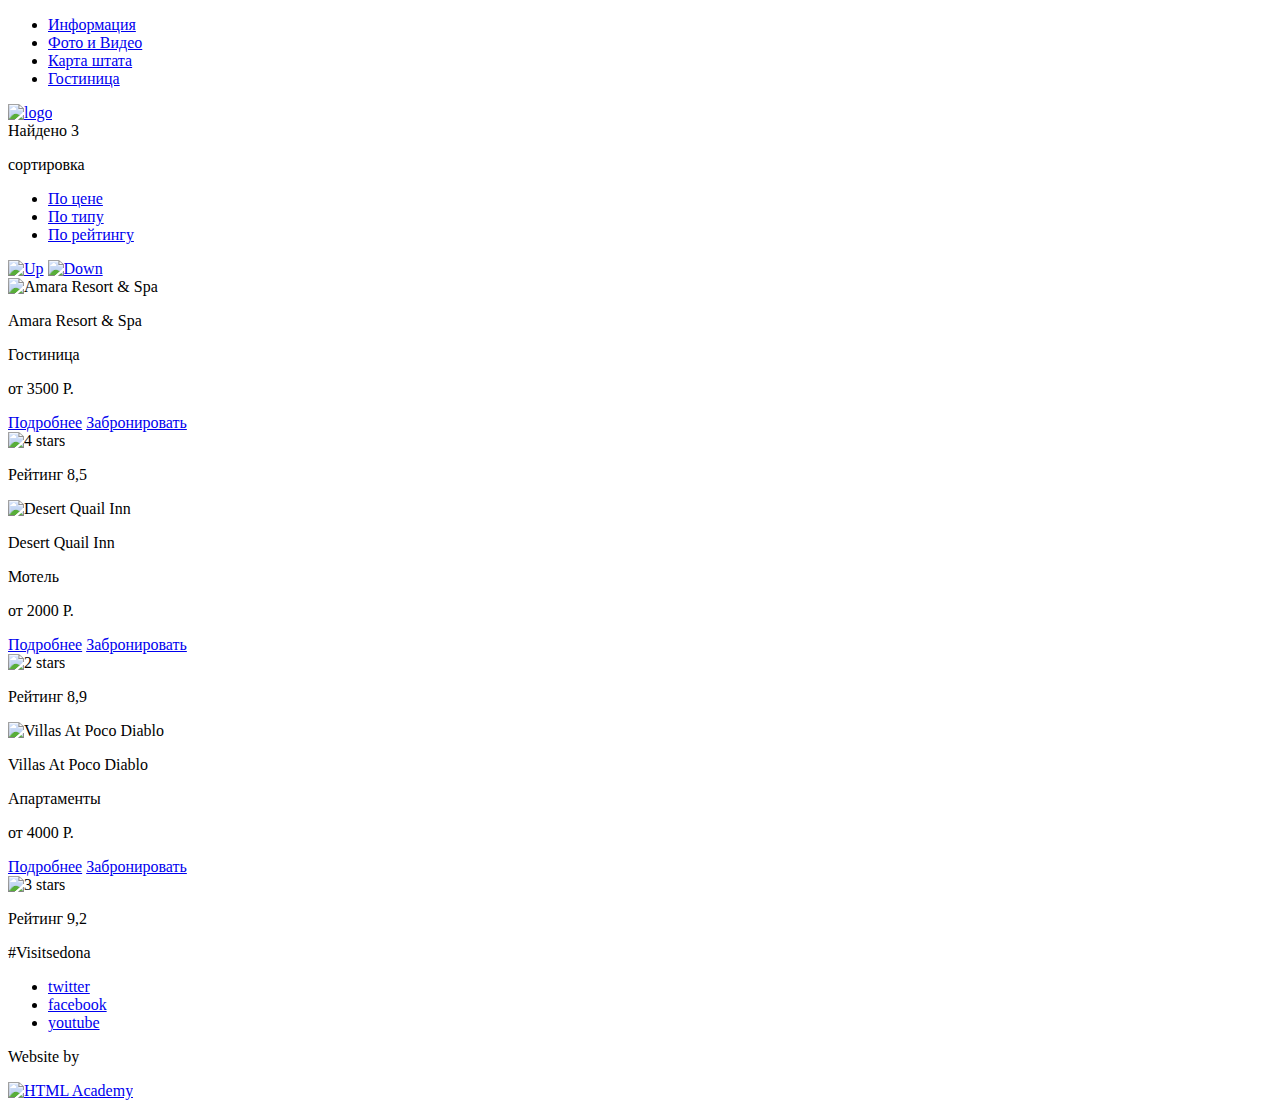
==== catalog.html @ a5a17e92 "Испавлены заголовки, ссылки, удалена таблица" ====
<!DOCTYPE html>
<html lang="ru">
  <head>
    <meta charset="utf-8">
    <title>HTML Academy: Седона</title>
  </head>
  <body>
    <header class="main-header">
      <nav class="main-navigation">
        <ul class="site-navigation">
          <li><a href="#">Информация</a></li>
          <li><a href="#">Фото и Видео</a></li>
          <li><a href="#">Карта штата</a></li>
          <li><a href="#">Гостиница</a></li>
        </ul>
        <a href="index.html"> <img alt="logo" src="http://placehold.it/150x100"> </a>
     </nav>
   </header>
  <main>
     <section class="forms">
       <!--Здесь будет фоновая картинка и формы для фильтров. -->
     </section>
     <section class="ordering">
       <div class="result">Найдено 3</div>
       <p>сортировка</p>
       <ul class="ordering-type">
         <li> <a href="#"> По цене </a> </li>
         <li> <a href="#"> По типу </a></li>
         <li> <a href="#"> По рейтингу </a></li>
       </ul>
       <div class="ordering-direction">
         <a href="#"><img alt="Up" src="http://placehold.it/10x10"></a>
         <a href="#"><img alt="Down" src="http://placehold.it/10x10"></a>
       </div>
    </section>
    <section class="hotels">
     <article class="hotel-card">
       <div class="hotel-card-image"> <img alt="Amara Resort & Spa" src="http://placehold.it/150x100"></div>
         <div class="hotel-card-description">
           <p>Amara Resort & Spa</p>
           <p>Гостиница</p>
           <p>от 3500 Р.</p>
           <a class="hotel-card-detail" href="#">Подробнее</a>
           <a class="hotel-card-book" href="#">Забронировать</a>
         </div>
         <div class="hostel-card-rating">
           <img alt ="4 stars" src="http://placehold.it/30x15"> <!--Картинка со звёздами-->
           <p>Рейтинг 8,5</p>
         </div>
    </article>
    <article class="hotel-card">
      <div class="hotel-card-image"><img alt="Desert Quail Inn" src="http://placehold.it/150x100"></div>
        <div class="hotel-card-description">
          <p>Desert Quail Inn</p>
          <p>Мотель</p>
          <p>от 2000 Р.</p>
          <a class="hotel-card-detail" href="#">Подробнее</a>
          <a class="hotel-card-book" href="#">Забронировать</a>
        </div>
        <div class="hostel-card-rating">
          <img alt="2 stars" src="http://placehold.it/30x15"> <!--Картинка со звёздами-->
          <p>Рейтинг 8,9</p>
        </div>
   </article>
   <article class="hotel-card">
     <div class="hotel-card-image"><img alt="Villas At Poco Diablo" src="http://placehold.it/150x100"></div>
       <div class="hotel-card-description">
         <p>Villas At Poco Diablo</p>
         <p>Апартаменты</p>
         <p>от 4000 Р.</p>
         <a class="hotel-card-detail" href="#">Подробнее</a>
         <a class="hotel-card-book" href="#">Забронировать</a>
       </div>
       <div class="hostel-card-rating">
         <img alt="3 stars" src="http://placehold.it/30x15"> <!--Картинка со звёздами-->
         <p>Рейтинг 9,2</p>
       </div>
  </article>
</section>
</main>
   <footer class="main-footer">
     <p class="footer-hashtag">#Visitsedona</p>
     <ul class="footer-social">
      <li><a class="social-button" href="#">twitter</a></li>
      <li><a class="social-button" href="#">facebook</a></li>
      <li><a class="social-button" href="#">youtube</a></li>
     </ul>
     <div class="footer-website-by">
      <p>Website by</p>
      <a href="https://htmlacademy.ru/intensive/htmlcss"><img alt="HTML Academy" src="http://placehold.it/150x100">
      </a>
     </div>
   </footer>
   </html>
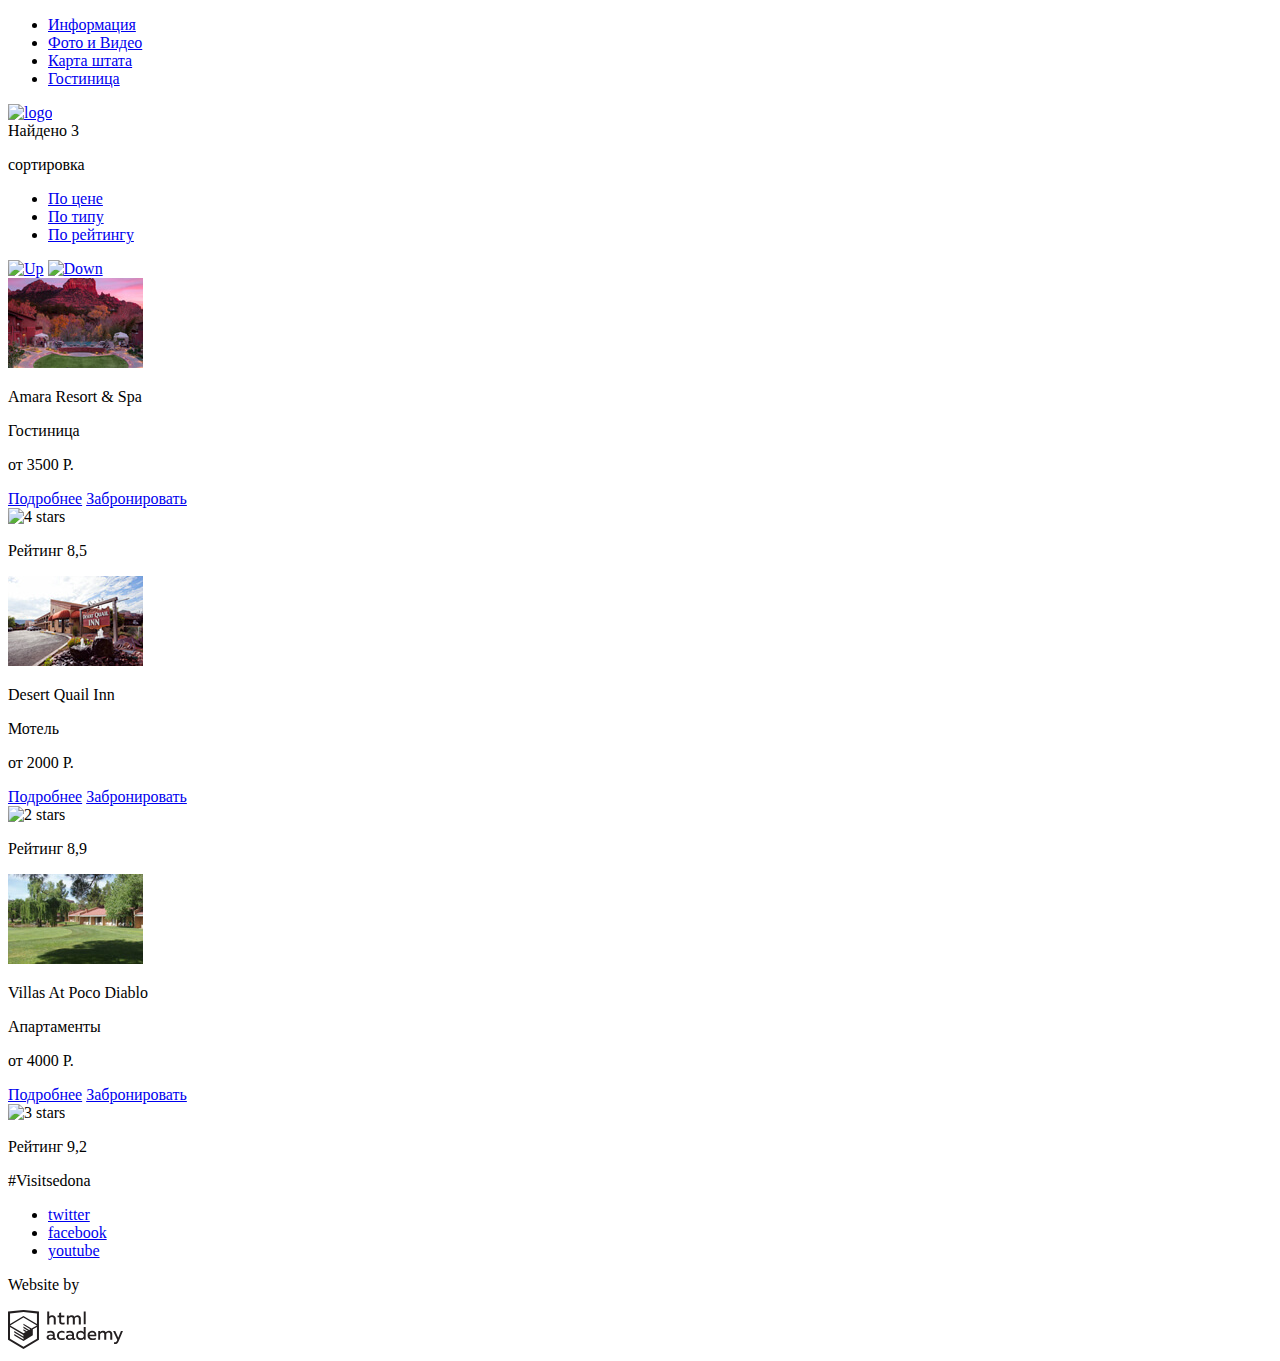
==== commit 8741d934: "добавлены стили и контентные картинки" ====
--- a/catalog.html
+++ b/catalog.html
@@ -35,7 +35,7 @@
     </section>
     <section class="hotels">
      <article class="hotel-card">
-       <div class="hotel-card-image"> <img alt="Amara Resort & Spa" src="http://placehold.it/150x100"></div>
+       <div class="hotel-card-image"> <img alt="Amara Resort & Spa" src="img/hotel_pic_1.jpg"></div>
          <div class="hotel-card-description">
            <p>Amara Resort & Spa</p>
            <p>Гостиница</p>
@@ -49,7 +49,7 @@
          </div>
     </article>
     <article class="hotel-card">
-      <div class="hotel-card-image"><img alt="Desert Quail Inn" src="http://placehold.it/150x100"></div>
+      <div class="hotel-card-image"><img alt="Desert Quail Inn" src="img/hotel_pic_2.jpg"></div>
         <div class="hotel-card-description">
           <p>Desert Quail Inn</p>
           <p>Мотель</p>
@@ -63,7 +63,7 @@
         </div>
    </article>
    <article class="hotel-card">
-     <div class="hotel-card-image"><img alt="Villas At Poco Diablo" src="http://placehold.it/150x100"></div>
+     <div class="hotel-card-image"><img alt="Villas At Poco Diablo" src="img/hotel_pic_3.jpg"></div>
        <div class="hotel-card-description">
          <p>Villas At Poco Diablo</p>
          <p>Апартаменты</p>
@@ -87,7 +87,7 @@
      </ul>
      <div class="footer-website-by">
       <p>Website by</p>
-      <a href="https://htmlacademy.ru/intensive/htmlcss"><img alt="HTML Academy" src="http://placehold.it/150x100">
+      <a href="https://htmlacademy.ru/intensive/htmlcss"><img alt="HTML Academy" src="img/svg/logo-htmlacademy.svg" width="115">
       </a>
      </div>
    </footer>
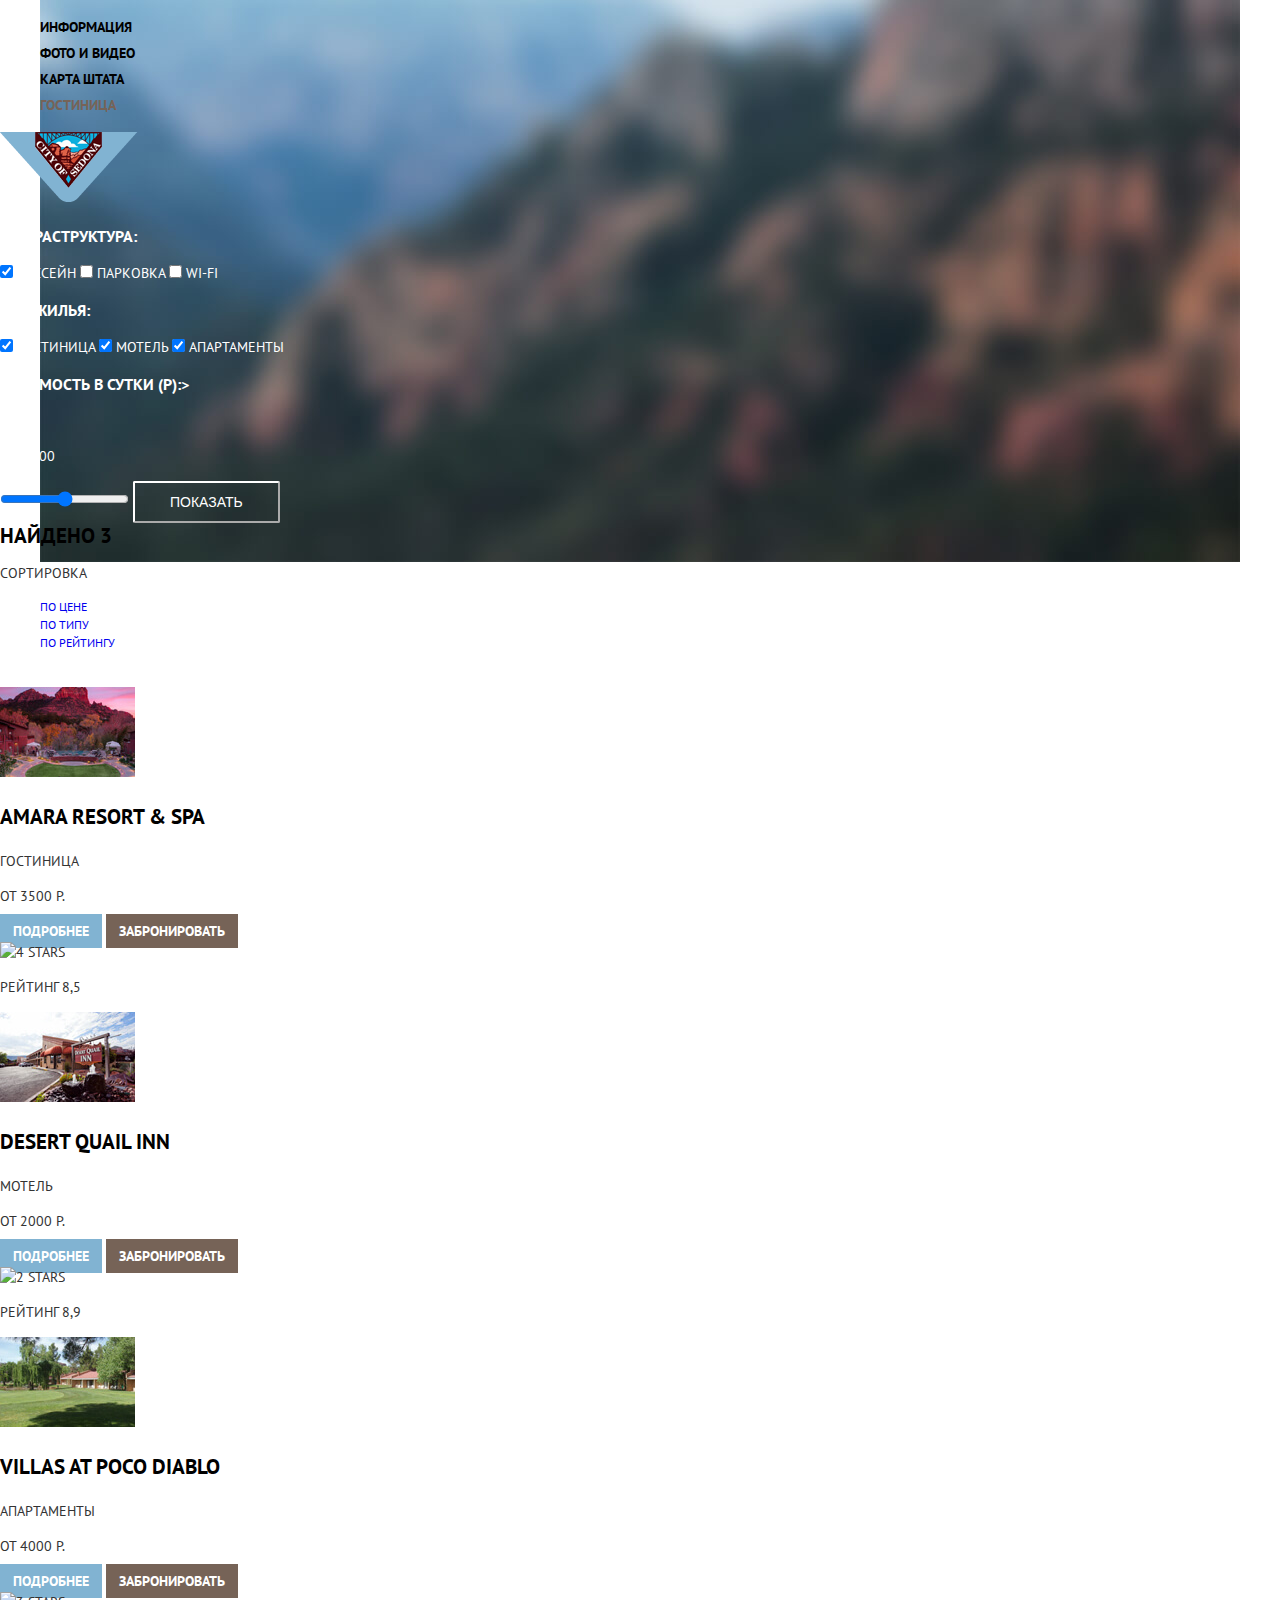
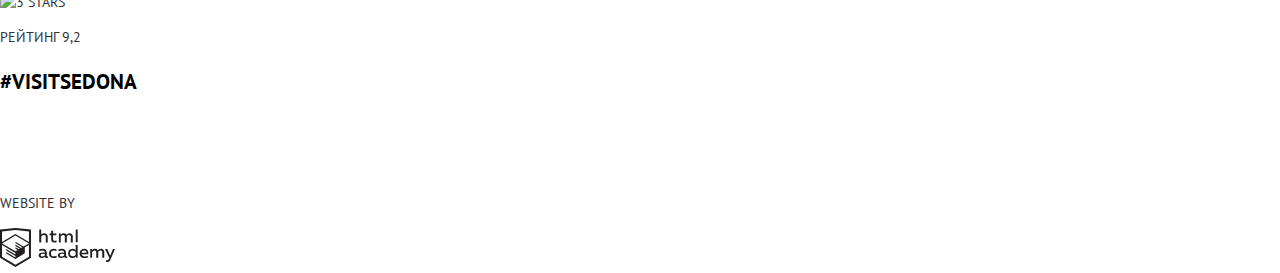
==== commit 0469ab87: "базовая стилизация (выполнена наполовину)" ====
--- a/catalog.html
+++ b/catalog.html
@@ -3,22 +3,50 @@
   <head>
     <meta charset="utf-8">
     <title>HTML Academy: Седона</title>
+    <link href="https://fonts.googleapis.com/css?family=PT+Sans:400,700&amp;subset=cyrillic" rel="stylesheet">
+    <link href="css/normalize.css" rel="stylesheet">
+    <link href="css/style.css" rel="stylesheet">
   </head>
-  <body>
+  <body class="catalog">
     <header class="main-header">
       <nav class="main-navigation">
         <ul class="site-navigation">
           <li><a href="#">Информация</a></li>
           <li><a href="#">Фото и Видео</a></li>
           <li><a href="#">Карта штата</a></li>
-          <li><a href="#">Гостиница</a></li>
+          <li><a class="current" href="#">Гостиница</a></li>
         </ul>
-        <a href="index.html"> <img alt="logo" src="http://placehold.it/150x100"> </a>
+        <a><img alt="City of Sedona" src="img/logo.png"></a>
      </nav>
    </header>
   <main>
      <section class="forms">
-       <!--Здесь будет фоновая картинка и формы для фильтров. -->
+       <div class="infrastructure">
+        <p>Инфраструктура:</p>
+        <input type="checkbox" name="pool" value="pool" id="id-pool" checked>
+        <label for="id-pool">Бассейн</label>
+        <input type="checkbox" name="parking" value="parking" id="id-parking">
+        <label for="id-parking">Парковка</label>
+        <input type="checkbox" name="wi-fi" value="wi-fi" id="id-wi-fi">
+        <label for="id-wi-fi">Wi-Fi</label>
+       </div>
+       <div class="lodging-type">
+        <p>Тип жилья:</p>
+        <input type="checkbox" name="hotel" value="hotel" id="id-hotel" checked>
+        <label for="id-hotel">Гостиница</label>
+        <input type="checkbox" name="motel" value="motel" id="id-motel" checked>
+        <label for="id-motel">Мотель</label>
+        <input type="checkbox" name="apartments" value="apartments" id="id-apartments" checked>
+        <label for="id-apartments">Апартаменты</label>
+       </div>
+       <div class="cost">
+         <p>Стоимость в сутки (Р):></p>
+         <p>от 0</p>
+         <p>до 3000</p>
+         <input type="range" min="0" max="4000">
+         <!-- Я не знаю как сделать 2 ползунка range и как их привязать к значениям "от 0" и "до 3000"-->
+         <input type="submit" value="Показать">
+      </div>
      </section>
      <section class="ordering">
        <div class="result">Найдено 3</div>
@@ -29,8 +57,11 @@
          <li> <a href="#"> По рейтингу </a></li>
        </ul>
        <div class="ordering-direction">
-         <a href="#"><img alt="Up" src="http://placehold.it/10x10"></a>
-         <a href="#"><img alt="Down" src="http://placehold.it/10x10"></a>
+         <!--Может быть здесь вместо ссылок, нужно сделать кнопки? Я не знаю точно, как здесь это будет
+       работать, будет ли обновляться вся страница(тогда оставляю ссылку) или только строки будут сортироваться
+     (тогда лучше кнопку сделать)-->
+         <a href="#" class="visually-hidden"><img alt="Up" src="http://placehold.it/10x10">Сортироква по возрастанию</a>
+         <a href="#" class="visually-hidden"><img alt="Down" src="http://placehold.it/10x10">Сортироква по убыванию</a>
        </div>
     </section>
     <section class="hotels">
@@ -87,6 +118,7 @@
      </ul>
      <div class="footer-website-by">
       <p>Website by</p>
+      <!-- А здесь нужно ли делать подпись к ссылке, или достаточно alt="HTML Academy"? -->
       <a href="https://htmlacademy.ru/intensive/htmlcss"><img alt="HTML Academy" src="img/svg/logo-htmlacademy.svg" width="115">
       </a>
      </div>
--- a/css/style.css
+++ b/css/style.css
@@ -0,0 +1,236 @@
+body {
+margin: 0;
+padding: 0;
+font-size: 14px;
+line-height: 21px;
+font-family: "PT Sans", "Arial", sans-serif;
+font-weight: normal;
+color: #333333;
+text-transform: uppercase;
+
+
+background-color: white;
+background-image: url("../img/background.jpg");
+background-position: top center;
+background-repeat: no-repeat;
+}
+
+body.catalog {
+
+  background-image: url("../img/filter_background.jpg");
+  background-position: top center;
+  background-repeat: no-repeat;
+
+}
+
+a {
+  text-decoration: none;
+}
+
+ul {
+  list-style: none;
+}
+
+.main-navigation {
+font-weight: bold;
+line-height: 26px;
+color: #000000;
+}
+
+.site-navigation a{
+color: #000000;
+}
+
+.site-navigation a:hover{
+  color: #81b3d2;
+}
+
+.site-navigation a:active{
+  color: rgba(0,0,0,.3);
+}
+
+a.current {
+  color: #766357;
+}
+
+.visually-hidden {
+   visibility: hidden;
+}
+
+.welcome {
+  background-image: url("../img/pic-text.png");
+  background-position: top center;
+  background-repeat: no-repeat;
+  height: 353px;
+}
+/*не получается спозиционировать элементы фона(фотография гор, буквы и белы зазубрины низ), как на макете*/
+.welcome-bottom {
+  background-image: url("../img/welcome-bottom.png");
+  height: 57px;
+
+}
+
+
+.description-sedona,
+.hostel-search-form p,
+.footer-hashtag,
+.result,
+.hotel-card-description p:first-child {
+  font-size: 21px;
+  line-height: 26px;
+  font-weight: bold;
+  color: #000000;
+}
+
+.introduction {
+  text-align: center;
+}
+
+
+.reason-introduction
+.footer-website-by p {
+  line-height: 26px;
+}
+
+.feature-name,
+.reason-name{
+  font-size: 21px;
+  font-weight: bold;
+  color: #000000;
+}
+
+.reason-detail-pic {
+  background-color: #81b3d2;
+  color: white;
+  text-align: center;
+}
+ .reason-detail-pic .reason-name {
+   color: white;
+}
+
+.reason-detail{
+  background-color: #eeeeee;
+  text-align: center;
+}
+
+.features-item{
+  text-align: center;
+}
+.hotel-search,
+.hostel-search-form input[type="submit"]{
+  font-size: 30px;
+  line-height: 36px;
+  font-weight: bold;
+  color: #000000;
+}
+
+.expected-date {
+  line-height: 26px;
+}
+
+.hostel-search-form label,
+.hostel-search-form input[type="text"],
+.hostel-search-form input[type="number"]{
+  line-height: 26px;
+  font-weight: bold;
+  color: #000000;
+}
+
+.hostel-search-form input[type="submit"] {
+  color: white;
+  background-color: #81b3d2;
+  padding: 21px 196px;
+  border: none;
+}
+
+.hostel-search-form input[type="submit"]:hover {
+  background-color: #669ec0;
+}
+
+.hostel-search-form input[type="submit"]:active {
+background-color: #5496bd;
+color: rgba(225,225,225,.3);
+  }
+
+.social-button{
+  visibility: hidden;
+}
+
+.infrastructure p,
+.lodging-type p,
+.cost p:first-child {
+  font-size: 16px;
+  font-weight: bold;
+  }
+
+  .cost input[type="submit"] {
+    color: white;
+    background-color: transparent;
+    border-color: white;
+    border-width: 2px;
+    border-radius: 2px;
+    padding: 11px 35px;
+    text-transform: uppercase;
+  }
+  .cost input[type="submit"]:hover {
+    background-color: white;
+    color: black;
+  }
+
+.forms {
+  color: white;
+}
+
+.ordering p,{
+  font-size: 12px;
+  line-height: 18px;
+}
+
+.ordering-type li{
+  font-size: 12px;
+  line-height: 18px;
+  }
+
+.hotel-card-description p:first-child:hover {
+  color: #81b3d2;
+}
+
+.hotel-card-description p:first-child:active {
+  color: rgba(0,0,0,.3);
+}
+
+.hotel-card-detail,
+.hotel-card-book {
+  font-weight: bold;
+  padding: 8px 13px;
+}
+
+.hotel-card-detail {
+color: white;
+background-color: #81b3d2;
+}
+
+.hotel-card-detail:hover {
+  background-color: #669ec0;
+}
+
+.hotel-card-detail:active {
+  background-color: #5496bd;
+  color: rgba(225,225,225,.3);
+}
+
+
+.hotel-card-book {
+  color: white;
+  background-color: #766357;
+}
+
+.hotel-card-book:hover {
+  background-color: #604e43;
+  }
+
+.hotel-card-book:active {
+  background-color: #503e33;
+  color: rgba(225,225,225,.3);
+
+}
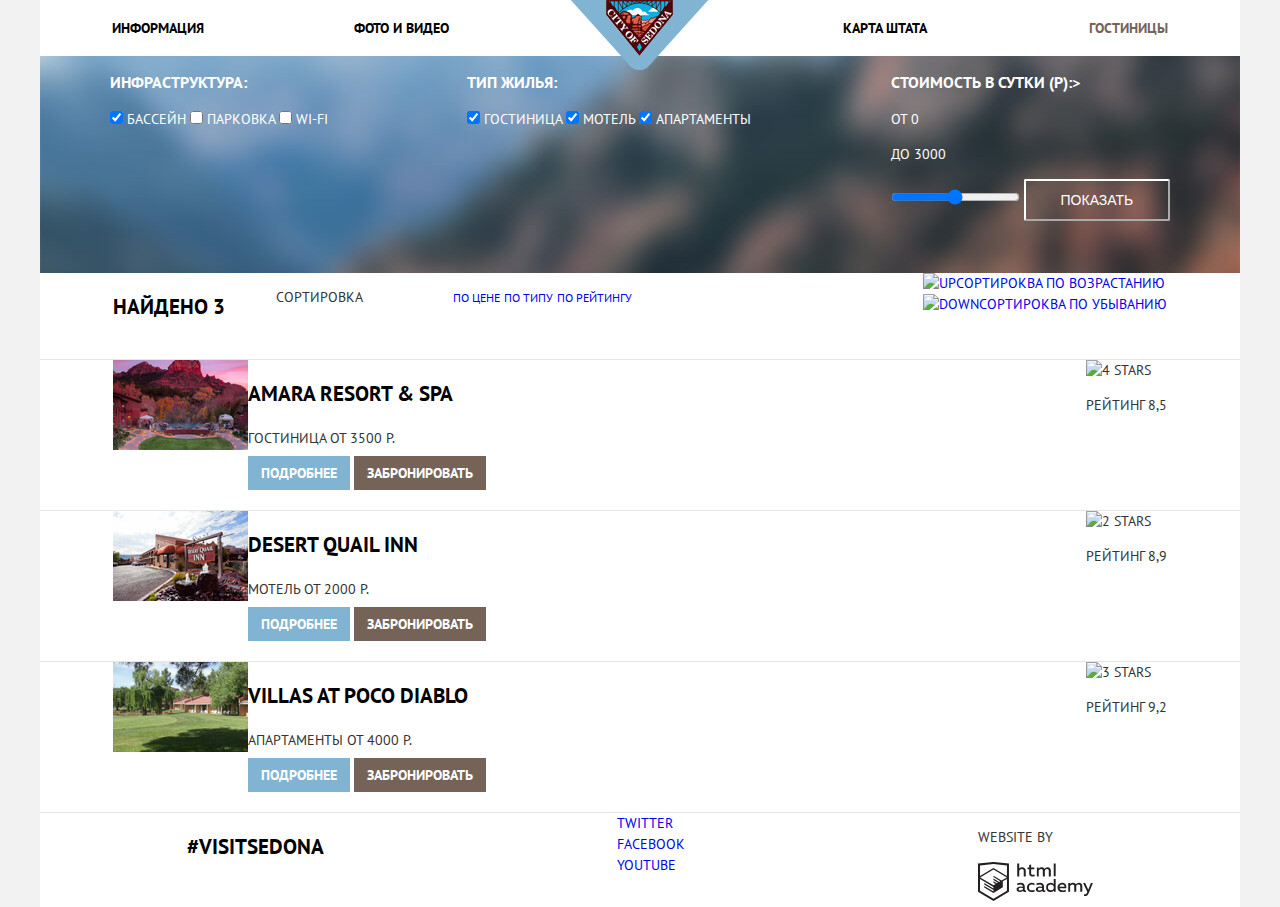
==== commit a803dc8a: "для li в хедере заданы 20% ширины. Убран лишний wrapper в карточке отелей." ====
--- a/catalog.html
+++ b/catalog.html
@@ -7,20 +7,22 @@
     <link href="css/normalize.css" rel="stylesheet">
     <link href="css/style.css" rel="stylesheet">
   </head>
-  <body class="catalog">
+  <body>
+    <div class="wrapper">
     <header class="main-header">
       <nav class="main-navigation">
         <ul class="site-navigation">
           <li><a href="#">Информация</a></li>
           <li><a href="#">Фото и Видео</a></li>
           <li><a href="#">Карта штата</a></li>
-          <li><a class="current" href="#">Гостиница</a></li>
+          <li><a class="current" href="#">Гостиницы</a></li>
         </ul>
-        <a><img alt="City of Sedona" src="img/logo.png"></a>
+        <a class="logo" href="index.html"><img alt="City of Sedona" src="img/logo.png"></a>
      </nav>
    </header>
   <main>
      <section class="forms">
+      <form class="filter">
        <div class="infrastructure">
         <p>Инфраструктура:</p>
         <input type="checkbox" name="pool" value="pool" id="id-pool" checked>
@@ -47,67 +49,75 @@
          <!-- Я не знаю как сделать 2 ползунка range и как их привязать к значениям "от 0" и "до 3000"-->
          <input type="submit" value="Показать">
       </div>
+    </form>
      </section>
+
      <section class="ordering">
-       <div class="result">Найдено 3</div>
-       <p>сортировка</p>
-       <ul class="ordering-type">
-         <li> <a href="#"> По цене </a> </li>
-         <li> <a href="#"> По типу </a></li>
-         <li> <a href="#"> По рейтингу </a></li>
-       </ul>
-       <div class="ordering-direction">
+       <div class="result">
+         <p>Найдено 3</p>
+         <p>сортировка</p>
+         <ul class="ordering-type">
+           <li> <a href="#"> По цене </a> </li>
+           <li> <a href="#"> По типу </a></li>
+           <li> <a href="#"> По рейтингу </a></li>
+         </ul>
+     </div>
+        <div class="ordering-direction">
          <!--Может быть здесь вместо ссылок, нужно сделать кнопки? Я не знаю точно, как здесь это будет
        работать, будет ли обновляться вся страница(тогда оставляю ссылку) или только строки будут сортироваться
      (тогда лучше кнопку сделать)-->
-         <a href="#" class="visually-hidden"><img alt="Up" src="http://placehold.it/10x10">Сортироква по возрастанию</a>
-         <a href="#" class="visually-hidden"><img alt="Down" src="http://placehold.it/10x10">Сортироква по убыванию</a>
+         <a href="#"><img alt="Up" src="http://placehold.it/10x10">Сортироква по возрастанию</a><br>
+         <a href="#"><img alt="Down" src="http://placehold.it/10x10">Сортироква по убыванию</a>
        </div>
     </section>
     <section class="hotels">
      <article class="hotel-card">
-       <div class="hotel-card-image"> <img alt="Amara Resort & Spa" src="img/hotel_pic_1.jpg"></div>
+
+         <div class="hotel-card-image"> <img alt="Amara Resort & Spa" src="img/hotel_pic_1.jpg"></div>
          <div class="hotel-card-description">
            <p>Amara Resort & Spa</p>
-           <p>Гостиница</p>
-           <p>от 3500 Р.</p>
+           <p><span>Гостиница</span><span> от 3500 Р.</span></p>
            <a class="hotel-card-detail" href="#">Подробнее</a>
            <a class="hotel-card-book" href="#">Забронировать</a>
          </div>
+
          <div class="hostel-card-rating">
            <img alt ="4 stars" src="http://placehold.it/30x15"> <!--Картинка со звёздами-->
            <p>Рейтинг 8,5</p>
          </div>
     </article>
     <article class="hotel-card">
+
       <div class="hotel-card-image"><img alt="Desert Quail Inn" src="img/hotel_pic_2.jpg"></div>
         <div class="hotel-card-description">
           <p>Desert Quail Inn</p>
-          <p>Мотель</p>
-          <p>от 2000 Р.</p>
+          <p><span>Мотель</span><span> от 2000 Р.</span></p>
           <a class="hotel-card-detail" href="#">Подробнее</a>
           <a class="hotel-card-book" href="#">Забронировать</a>
         </div>
+
         <div class="hostel-card-rating">
           <img alt="2 stars" src="http://placehold.it/30x15"> <!--Картинка со звёздами-->
           <p>Рейтинг 8,9</p>
         </div>
    </article>
    <article class="hotel-card">
+
      <div class="hotel-card-image"><img alt="Villas At Poco Diablo" src="img/hotel_pic_3.jpg"></div>
        <div class="hotel-card-description">
          <p>Villas At Poco Diablo</p>
-         <p>Апартаменты</p>
-         <p>от 4000 Р.</p>
+         <p><span>Апартаменты</span><span> от 4000 Р.</span></p>
          <a class="hotel-card-detail" href="#">Подробнее</a>
          <a class="hotel-card-book" href="#">Забронировать</a>
        </div>
+
        <div class="hostel-card-rating">
          <img alt="3 stars" src="http://placehold.it/30x15"> <!--Картинка со звёздами-->
          <p>Рейтинг 9,2</p>
        </div>
   </article>
 </section>
+
 </main>
    <footer class="main-footer">
      <p class="footer-hashtag">#Visitsedona</p>
@@ -123,4 +133,6 @@
       </a>
      </div>
    </footer>
-   </html>
+  </div>
+ </body>
+</html>
--- a/css/style.css
+++ b/css/style.css
@@ -7,38 +7,68 @@
 font-weight: normal;
 color: #333333;
 text-transform: uppercase;
-
-
-background-color: white;
-background-image: url("../img/background.jpg");
-background-position: top center;
-background-repeat: no-repeat;
-}
-
-body.catalog {
-
-  background-image: url("../img/filter_background.jpg");
-  background-position: top center;
-  background-repeat: no-repeat;
-
-}
+background-color: #f2f2f2;
+}
+
 
 a {
   text-decoration: none;
-}
-
-ul {
-  list-style: none;
+
+}
+
+
+
+.wrapper {
+width: 1200px;
+margin:0 auto;
+background-color: white;
 }
 
 .main-navigation {
 font-weight: bold;
 line-height: 26px;
 color: #000000;
+position: relative;
+}
+
+.logo {
+  position: absolute;
+  top: 0;
+  left: 531px;
+}
+
+.site-navigation {
+  display: flex;
+  justify-content: space-between;
+
+  align-items: center;
+  list-style: none;
+  height: 56px;
+  margin: 0;
+  padding: 0 72px;
+
+
+}
+
+.site-navigation li:nth-child(3),
+.site-navigation li:nth-child(4) {
+text-align: right;
+}
+
+.site-navigation li:nth-child(2){
+padding-right: 90px;
+}
+
+.site-navigation li {
+width: 25%;
+
+
 }
 
 .site-navigation a{
 color: #000000;
+
+
 }
 
 .site-navigation a:hover{
@@ -54,27 +84,39 @@
 }
 
 .visually-hidden {
-   visibility: hidden;
+position: absolute;
+overflow: hidden;
+clip: rect(0 0 0 0);
+height: 1px;
+width: 1px;
+margin: -1px;
+padding: 0;
+border: 0;
 }
 
 .welcome {
-  background-image: url("../img/pic-text.png");
-  background-position: top center;
-  background-repeat: no-repeat;
-  height: 353px;
-}
-/*не получается спозиционировать элементы фона(фотография гор, буквы и белы зазубрины низ), как на макете*/
-.welcome-bottom {
-  background-image: url("../img/welcome-bottom.png");
-  height: 57px;
-
-}
-
+  background-image: url("../img/welcome-bottom.png"), url("../img/background.jpg");
+  background-position: bottom, 0px -55px;
+  background-repeat: no-repeat,no-repeat;
+  height: 510px;
+  text-align: center;
+}
+.sedona-pic-text {
+  margin: 0 auto;
+  padding-top: 77px;
+}
+
+.introduction {
+  text-align: center;
+
+  height: 216px;
+
+}
 
 .description-sedona,
 .hostel-search-form p,
 .footer-hashtag,
-.result,
+.result p:first-child,
 .hotel-card-description p:first-child {
   font-size: 21px;
   line-height: 26px;
@@ -82,9 +124,15 @@
   color: #000000;
 }
 
-.introduction {
-  text-align: center;
-}
+.reason {
+display: flex;
+
+}
+.features-list {
+display: flex;
+
+}
+
 
 
 .reason-introduction
@@ -109,6 +157,10 @@
 }
 
 .reason-detail{
+
+
+  width: 400px;
+  height: 256px;
   background-color: #eeeeee;
   text-align: center;
 }
@@ -116,6 +168,32 @@
 .features-item{
   text-align: center;
 }
+
+.features-item:before {
+  background-image: url("../img/svg/icon-1.svg"); <!-- Тут остановилась -->
+}
+
+.before-hotel-search {
+  height: 291px;
+  text-align: center;
+  display: flex;
+  flex-direction: column;
+  justify-content: space-between;
+}
+
+.before-hotel-search input[type="button"]{
+  font-size: 21px;
+  line-height: 26px;
+  font-weight: bold;
+  text-transform: uppercase;
+  color: white;
+  background-color: #766357;
+  border: none;
+  width: 568px;
+  height: 86px;
+  margin: 0 auto;
+}
+
 .hotel-search,
 .hostel-search-form input[type="submit"]{
   font-size: 30px;
@@ -152,9 +230,34 @@
 color: rgba(225,225,225,.3);
   }
 
-.social-button{
+/*.social-button{
   visibility: hidden;
-}
+}*/
+
+.main-footer {
+  display: flex;
+  justify-content: space-around;
+}
+
+.footer-social {
+  list-style: none;
+  margin: 0;
+  padding: 0;
+}
+
+/*==================Catalog=======================*/
+ .forms {
+   background-image: url("../img/filter_background.jpg");
+   background-position: center -50px;
+   background-repeat: no-repeat;
+ }
+
+.filter {
+    display: flex;
+    justify-content: space-around;
+    height: 217px;
+  }
+
 
 .infrastructure p,
 .lodging-type p,
@@ -181,6 +284,21 @@
   color: white;
 }
 
+
+
+.result {
+  display: flex;
+  width: 519px;
+  justify-content: space-between;
+}
+
+.ordering {
+  display: flex;
+  justify-content: space-between;
+  height: 86px;
+  padding: 0 73px;
+}
+
 .ordering p,{
   font-size: 12px;
   line-height: 18px;
@@ -189,7 +307,33 @@
 .ordering-type li{
   font-size: 12px;
   line-height: 18px;
-  }
+  display: inline-block;
+  }
+
+  .hotels {
+    display: flex;
+    flex-direction: column;
+  }
+
+.hotel-card {
+  display: flex;
+  height: 150px;
+  border-top: 1px solid #e5e5e5;
+  justify-content: space-between;
+  padding: 0 73px;
+}
+
+.hotel-card:nth-child(3) {
+  border-bottom: 1px solid #e5e5e5;
+ }
+
+.hotel-card-wrapper {
+  display: flex;
+}
+
+.hotel-card-description{
+  margin-right: auto;
+}
 
 .hotel-card-description p:first-child:hover {
   color: #81b3d2;
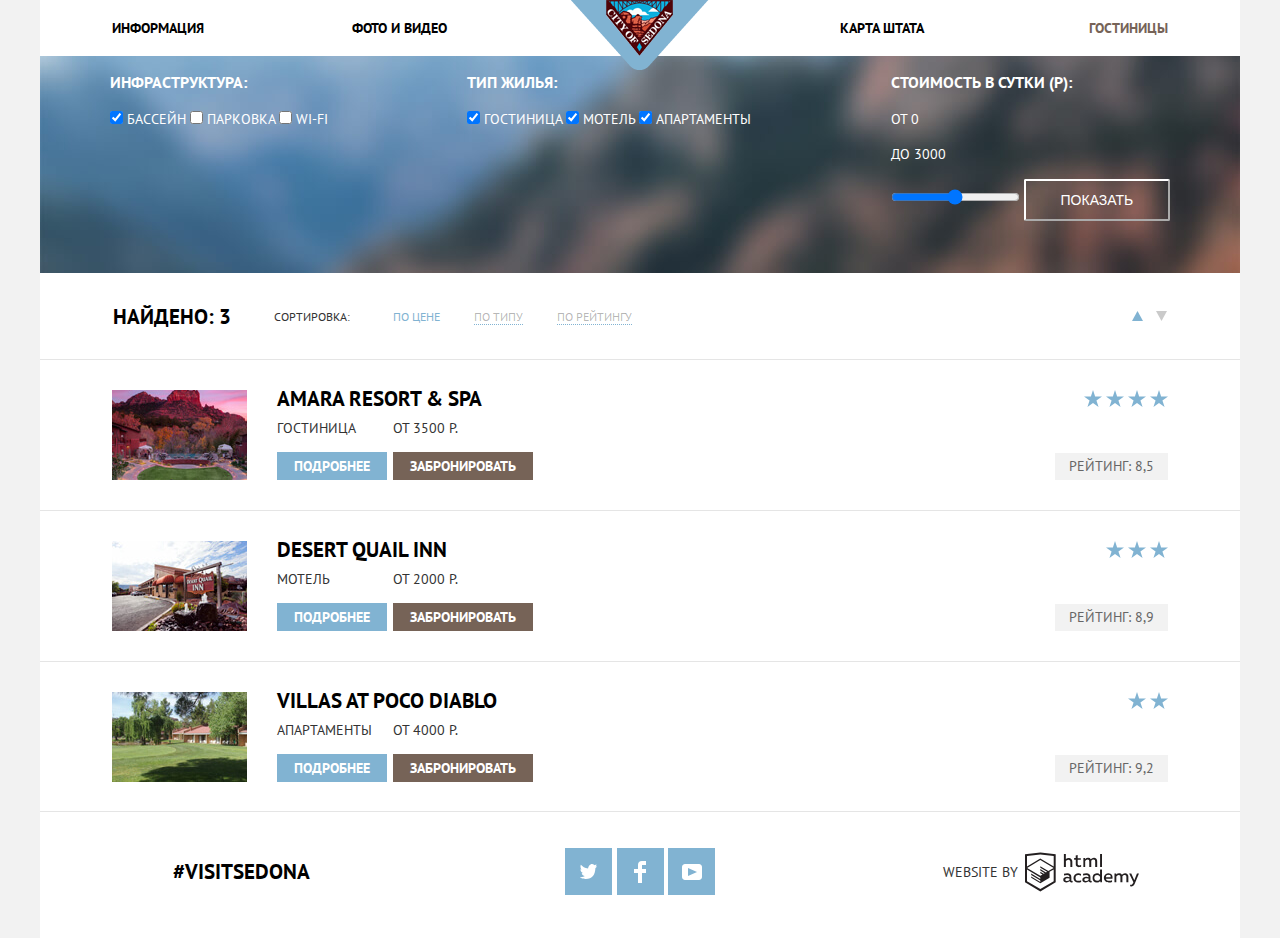
==== commit 0662e229: "Декоративные элементы. Все, кроме фильтра." ====
--- a/catalog.html
+++ b/catalog.html
@@ -12,10 +12,10 @@
     <header class="main-header">
       <nav class="main-navigation">
         <ul class="site-navigation">
-          <li><a href="#">Информация</a></li>
-          <li><a href="#">Фото и Видео</a></li>
-          <li><a href="#">Карта штата</a></li>
-          <li><a class="current" href="#">Гостиницы</a></li>
+          <li><a class="menu-item" href="#">Информация</a></li>
+          <li><a class="menu-item" href="#">Фото и Видео</a></li>
+          <li><a class="menu-item" href="#">Карта штата</a></li>
+          <li><a class="current">Гостиницы</a></li>
         </ul>
         <a class="logo" href="index.html"><img alt="City of Sedona" src="img/logo.png"></a>
      </nav>
@@ -42,7 +42,7 @@
         <label for="id-apartments">Апартаменты</label>
        </div>
        <div class="cost">
-         <p>Стоимость в сутки (Р):></p>
+         <p>Стоимость в сутки (Р):</p>
          <p>от 0</p>
          <p>до 3000</p>
          <input type="range" min="0" max="4000">
@@ -54,10 +54,10 @@
 
      <section class="ordering">
        <div class="result">
-         <p>Найдено 3</p>
-         <p>сортировка</p>
+         <p>Найдено: 3</p>
+         <p>сортировка:</p>
          <ul class="ordering-type">
-           <li> <a href="#"> По цене </a> </li>
+           <li> <a class="active"> По цене </a> </li>
            <li> <a href="#"> По типу </a></li>
            <li> <a href="#"> По рейтингу </a></li>
          </ul>
@@ -66,8 +66,8 @@
          <!--Может быть здесь вместо ссылок, нужно сделать кнопки? Я не знаю точно, как здесь это будет
        работать, будет ли обновляться вся страница(тогда оставляю ссылку) или только строки будут сортироваться
      (тогда лучше кнопку сделать)-->
-         <a href="#"><img alt="Up" src="http://placehold.it/10x10">Сортироква по возрастанию</a><br>
-         <a href="#"><img alt="Down" src="http://placehold.it/10x10">Сортироква по убыванию</a>
+         <a class="active-direction"><svg xmlns="http://www.w3.org/2000/svg" width="11" height="10" viewBox="0 0 11 10"><path fill="#231F20" d="M5.5 0L0 10h11z"/></svg><span class="visually-hidden">Сортироква по возрастанию<span></a><br>
+         <a class="direction" href="#"><svg xmlns="http://www.w3.org/2000/svg" width="11" height="10" viewBox="0 0 11 10"><path fill="#231F20" d="M5.5 10L0 0h11"/></svg><span class="visually-hidden">Сортироква по убыванию<span></a>
        </div>
     </section>
     <section class="hotels">
@@ -82,8 +82,13 @@
          </div>
 
          <div class="hostel-card-rating">
-           <img alt ="4 stars" src="http://placehold.it/30x15"> <!--Картинка со звёздами-->
-           <p>Рейтинг 8,5</p>
+           <div class="stars">
+               <img alt ="star" src="img/svg/star.svg">
+               <img alt ="star" src="img/svg/star.svg">
+               <img alt ="star" src="img/svg/star.svg">
+               <img alt ="star" src="img/svg/star.svg">
+           </div>     <!--Картинка со звёздами-->
+           <p class="rating">Рейтинг: 8,5</p>
          </div>
     </article>
     <article class="hotel-card">
@@ -97,8 +102,13 @@
         </div>
 
         <div class="hostel-card-rating">
-          <img alt="2 stars" src="http://placehold.it/30x15"> <!--Картинка со звёздами-->
-          <p>Рейтинг 8,9</p>
+          <div class="stars">
+              <img alt ="star" src="img/svg/star.svg">
+              <img alt ="star" src="img/svg/star.svg">
+              <img alt ="star" src="img/svg/star.svg">
+          </div>
+           <!--Картинка со звёздами-->
+          <p class="rating">Рейтинг: 8,9</p>
         </div>
    </article>
    <article class="hotel-card">
@@ -112,8 +122,11 @@
        </div>
 
        <div class="hostel-card-rating">
-         <img alt="3 stars" src="http://placehold.it/30x15"> <!--Картинка со звёздами-->
-         <p>Рейтинг 9,2</p>
+         <div class="stars">
+           <img alt ="star" src="img/svg/star.svg">
+           <img alt ="star" src="img/svg/star.svg">
+         </div> <!--Картинка со звёздами-->
+         <p class="rating">Рейтинг: 9,2</p>
        </div>
   </article>
 </section>
@@ -122,14 +135,20 @@
    <footer class="main-footer">
      <p class="footer-hashtag">#Visitsedona</p>
      <ul class="footer-social">
-      <li><a class="social-button" href="#">twitter</a></li>
-      <li><a class="social-button" href="#">facebook</a></li>
-      <li><a class="social-button" href="#">youtube</a></li>
+       <li><a class="social-button" href="#"><span class="visually-hidden">twitter</span>
+         <svg xmlns="http://www.w3.org/2000/svg" xmlns:xlink="http://www.w3.org/1999/xlink" width="17" height="15" viewBox="0 0 17 15"><path fill="#FFF" d="M10.95.144c1.685-.496 2.984.27 3.577 1.179.673-.231 1.331-.481 2.011-.708a2.345 2.345 0 0 1-.857 1.768c.685.17 1.304-.491 1.304-.491-.169 1-1.006 1.788-1.563 2.024-.231 6.75-3.175 11.217-10.077 11.082h-.446c-.41 0-4.164-.46-4.898-1.887 2.271.196 3.893-.422 4.693-1.177-.96-.3-2.679-.477-2.979-2.95.349.106.564.228 1.19.119C1.705 8.247.374 7.53.448 5.33c.285.328 1.067.536 1.34.472C1.085 5.561-.182 2.442.894.85c1.818 1.854 3.735 3.606 7.152 3.773C8.254 2.33 9.183.793 10.95.144z"/>
+         </svg></a></li>
+       <li><a class="social-button" href="#"><span class="visually-hidden">facebook</span>
+         <svg xmlns="http://www.w3.org/2000/svg" width="12" height="22" viewBox="0 0 12 22"><path fill="#FFF" d="M12 4V0H8a4 4 0 0 0-4 4v4H0v4h4v10h4V12h4V8H8V4h4z"/></svg>
+       </a></li>
+       <li><a class="social-button" href="#"><span class="visually-hidden">youtube</span>
+         <svg xmlns="http://www.w3.org/2000/svg" xmlns:xlink="http://www.w3.org/1999/xlink" width="20" height="16" viewBox="0 0 20 16"><path fill="#FFF" d="M17 0H3C1.35 0 0 1.35 0 3v10c0 1.65 1.35 3 3 3h14c1.65 0 3-1.35 3-3V3c0-1.65-1.35-3-3-3zM6.027 11.998V4.002L15.014 8l-8.987 3.998z"/></svg>
+       </a></li>
      </ul>
      <div class="footer-website-by">
       <p>Website by</p>
       <!-- А здесь нужно ли делать подпись к ссылке, или достаточно alt="HTML Academy"? -->
-      <a href="https://htmlacademy.ru/intensive/htmlcss"><img alt="HTML Academy" src="img/svg/logo-htmlacademy.svg" width="115">
+      <a class="logo-html-academy" href="https://htmlacademy.ru/intensive/htmlcss"><svg id="Layer_1" data-name="Layer 1" xmlns="http://www.w3.org/2000/svg" width="114" height="40" viewBox="0 0 108.08 36.85"><title>logo-htmlacademy-small1</title><path d="M44.61,26.88a2,2,0,0,0,.55-0.1v1.33a3.25,3.25,0,0,1-1.18.21,1.67,1.67,0,0,1-1.67-1,4.84,4.84,0,0,1-3.14,1.08c-1.51,0-2.91-.83-2.91-2.55,0-2.13,2-2.79,3.71-2.79a11.08,11.08,0,0,1,2.17.25v-0.3c0-1-.76-1.77-2.19-1.77a7.42,7.42,0,0,0-3,.64v-1.7a10.21,10.21,0,0,1,3.19-.55c2.36,0,3.81,1.12,3.81,3.65v3a0.54,0.54,0,0,0,.49.59h0.17Zm-6.44-1.13A1.35,1.35,0,0,0,39.63,27h0.11a3.39,3.39,0,0,0,2.41-1V24.58a9.72,9.72,0,0,0-1.81-.21c-1,0-2.16.33-2.16,1.38h0Zm12.36-6.11a5,5,0,0,1,2.57.64V22a4.08,4.08,0,0,0-2.3-.7,2.75,2.75,0,1,0,0,5.49,5,5,0,0,0,2.43-.64v1.71a6.27,6.27,0,0,1-2.76.57A4.21,4.21,0,0,1,46,24.51q0-.21,0-0.41a4.32,4.32,0,0,1,4.18-4.46h0.38Zm12.17,7.24a2,2,0,0,0,.55-0.1v1.33a3.25,3.25,0,0,1-1.18.21,1.67,1.67,0,0,1-1.67-1,4.84,4.84,0,0,1-3.14,1.08c-1.51,0-2.91-.83-2.91-2.55,0-2.13,2-2.79,3.71-2.79a11.08,11.08,0,0,1,2.17.25v-0.3c0-1-.76-1.77-2.19-1.77a7.42,7.42,0,0,0-3,.64v-1.7a10.21,10.21,0,0,1,3.19-.55c2.36,0,3.81,1.12,3.81,3.65v3a0.54,0.54,0,0,0,.49.59h0.17Zm-6.44-1.13A1.35,1.35,0,0,0,57.73,27h0.11a3.39,3.39,0,0,0,2.41-1V24.58a9.72,9.72,0,0,0-1.81-.21c-1.06,0-2.16.33-2.16,1.38h0ZM73,16V28.2H71.35V26.88a3.88,3.88,0,0,1-3.19,1.54,4.4,4.4,0,0,1,0-8.78,3.81,3.81,0,0,1,3,1.3V16H73Zm-4.53,5.22a2.76,2.76,0,1,0,0,5.52A2.86,2.86,0,0,0,71.15,25V23A2.91,2.91,0,0,0,68.49,21.27ZM79,19.64c3.31,0,4.46,2.68,3.92,5.09H76.7c0.21,1.5,1.67,2.11,3.19,2.11a6.11,6.11,0,0,0,2.64-.59v1.6a7.14,7.14,0,0,1-3,.57C77,28.42,74.78,27,74.78,24a4.18,4.18,0,0,1,4-4.39H79Zm0.09,1.54a2.28,2.28,0,0,0-2.44,2.1v0.06H81.3A2,2,0,0,0,79.13,21.18Zm5.73,7V19.87h1.65v1a3.81,3.81,0,0,1,2.78-1.27A2.86,2.86,0,0,1,91.89,21a4.12,4.12,0,0,1,2.91-1.33A3.06,3.06,0,0,1,98,23V28.2h-1.9V23.05a1.59,1.59,0,0,0-1.42-1.75H94.42a2.8,2.8,0,0,0-2.07,1.12V28.2h-1.9V23.05A1.59,1.59,0,0,0,89,21.31H88.8a3,3,0,0,0-2.21,1.29v5.63H84.86Zm21.31-8.33h1.9l-3.91,9.46c-0.9,2.17-2.09,2.86-3.35,2.86a4.76,4.76,0,0,1-1.1-.14V30.46a2.86,2.86,0,0,0,.85.12c0.9,0,1.58-.64,2.07-1.9l0.17-.42-4-8.4h2l2.86,6.29ZM38.73,1.46V6.22a3.81,3.81,0,0,1,2.7-1.14,3.25,3.25,0,0,1,3.44,3.4v5.15H43V8.72a1.81,1.81,0,0,0-1.61-2h-0.3a2.93,2.93,0,0,0-2.32,1.39v5.52h-1.9V1.46h1.9ZM49.94,2.31v3h3V6.91h-3v3.81c0,1.1.5,1.46,1.58,1.46a4.49,4.49,0,0,0,1.69-.33v1.6A6.8,6.8,0,0,1,51,13.8a2.55,2.55,0,0,1-2.86-2.74V6.89H46.58V5.26h1.5V2.74Zm5.4,11.31V5.28H57v1A3.81,3.81,0,0,1,59.77,5a2.86,2.86,0,0,1,2.6,1.33A4.12,4.12,0,0,1,65.28,5,3.06,3.06,0,0,1,68.44,8.4v5.21h-1.9V8.46a1.59,1.59,0,0,0-1.42-1.75H64.89a2.8,2.8,0,0,0-2.07,1.12v5.78h-1.9V8.46A1.59,1.59,0,0,0,59.5,6.71H59.27A3,3,0,0,0,57.06,8v5.63H55.34ZM71.17,1.45H73V13.6H71.17V1.45ZM14.71,0H14.55L0,1.54V28.21l14.55,8.66,14.55-8.66V1.54Zm12.5,27.1L14.55,34.64,1.9,27.12V16.18l12.59,7.5V25L5.86,19.9v1.31l8.68,5.21v1.39L5.87,22.65V24l8.68,5.21,8.75-5.24V18.31L27.2,16V27.12Zm0-12.53-3.48,2-1.6,1L14.51,13v1.31L21,18.23H21l-0.14.09-1,.54-5.37-3.2V17l4.24,2.52-1,.67-3.2-1.9v1.31l2.1,1.24L14.5,22.1,2,14.65,14.51,7.11Zm0-1.32L14.49,5.76,1.91,13.25v-10L14.56,1.92,27.21,3.25v10h0Z" transform="translate(0 -0.02)" fill="#231f20"/></svg>
       </a>
      </div>
    </footer>
--- a/css/style.css
+++ b/css/style.css
@@ -22,6 +22,7 @@
 width: 1200px;
 margin:0 auto;
 background-color: white;
+position: relative;
 }
 
 .main-navigation {
@@ -56,31 +57,36 @@
 }
 
 .site-navigation li:nth-child(2){
-padding-right: 90px;
+padding-right: 120px;
+}
+
+.site-navigation li:nth-child(3){
+padding-right: 4px;
 }
 
 .site-navigation li {
-width: 25%;
-
-
-}
-
-.site-navigation a{
+width: 20%;
+
+
+}
+
+.menu-item {
 color: #000000;
 
 
 }
 
-.site-navigation a:hover{
+.menu-item:hover{
   color: #81b3d2;
 }
 
-.site-navigation a:active{
+.menu-item:active{
   color: rgba(0,0,0,.3);
 }
 
-a.current {
+.current {
   color: #766357;
+
 }
 
 .visually-hidden {
@@ -96,25 +102,27 @@
 
 .welcome {
   background-image: url("../img/welcome-bottom.png"), url("../img/background.jpg");
-  background-position: bottom, 0px -55px;
+  background-position: bottom, 0px -56px;
   background-repeat: no-repeat,no-repeat;
-  height: 510px;
+  height: 508px;
   text-align: center;
 }
 .sedona-pic-text {
   margin: 0 auto;
-  padding-top: 77px;
+  padding-top: 76px;
 }
 
 .introduction {
   text-align: center;
-
-  height: 216px;
+  box-sizing: border-box;
+  padding-top: 61px;
+  height: 216px; /*оставила здесь height, так как когда ставлю min-height, то блок,
+  лежащий внизу отодвигается вниз на некоторое количество пикселей непонятно почему,
+  как-будто-бы у него появляется margin сверху, который нигде не задан. Не знаю, как с этим справиться*/
 
 }
 
 .description-sedona,
-.hostel-search-form p,
 .footer-hashtag,
 .result p:first-child,
 .hotel-card-description p:first-child {
@@ -127,6 +135,7 @@
 .reason {
 display: flex;
 
+
 }
 .features-list {
 display: flex;
@@ -135,43 +144,117 @@
 
 
 
-.reason-introduction
+.reason-introduction,
 .footer-website-by p {
   line-height: 26px;
 }
 
+.reason-introduction {
+  margin-top: 27px;
+}
+
+
+
 .feature-name,
 .reason-name{
+
   font-size: 21px;
   font-weight: bold;
   color: #000000;
+}
+.reason-name{
+  margin-top: 48px;
+  margin-bottom: 23px;
 }
 
 .reason-detail-pic {
   background-color: #81b3d2;
   color: white;
   text-align: center;
+  padding: 0 60px;
+}
+
+.reason-detail-pic p:nth-child(3) {
+
+margin-top: 21px;
+
 }
  .reason-detail-pic .reason-name {
    color: white;
 }
 
 .reason-detail{
-
-
-  width: 400px;
-  height: 256px;
+  width: 33%;
   background-color: #eeeeee;
   text-align: center;
+  padding: 0 58px;
+}
+.reason-detail p:nth-child(3) {
+  margin-top: 21px;
+  margin-bottom: 59px;
+}
+
+/*.features {
+  height: 330px;
+}*/
+
+.features-list {
+  list-style: none;
+  margin: 0;
+  padding: 0;
 }
 
 .features-item{
-  text-align: center;
-}
-
-.features-item:before {
-  background-image: url("../img/svg/icon-1.svg"); <!-- Тут остановилась -->
-}
+   position: relative;
+   text-align: center;
+   width: 33%;
+   padding: 0 58px;
+
+}
+.features-item p {
+  margin-bottom: 82px;
+}
+
+.feature-name{
+ margin-top: 162px;
+ margin-bottom: 23px;
+
+}
+
+.house::before {
+background-image: url("../img/svg/icon-1.svg");
+left: 163px;
+top: 60px;
+}
+
+.food::before {
+background-image: url("../img/svg/icon-3.svg");
+left: 159px;
+top: 60px;
+}
+
+.souvenir::before {
+background-image: url("../img/svg/icon-2.svg");
+left: 169px;
+top: 56px;
+}
+
+
+
+.feature-name::before {
+
+display: block;
+content: "";
+width: 80px;
+height: 80px;
+background-repeat: no-repeat;
+position: absolute;
+
+}
+
+
+
+
 
 .before-hotel-search {
   height: 291px;
@@ -179,9 +262,11 @@
   display: flex;
   flex-direction: column;
   justify-content: space-between;
-}
-
-.before-hotel-search input[type="button"]{
+  position: relative;
+}
+
+.before-hotel-search>button {
+  font-family: "PT Sans", "Arial", sans-serif;
   font-size: 21px;
   line-height: 26px;
   font-weight: bold;
@@ -194,32 +279,181 @@
   margin: 0 auto;
 }
 
-.hotel-search,
-.hostel-search-form input[type="submit"]{
+.before-hotel-search>button:hover {
+  background-color: #604e43;
+}
+
+.before-hotel-search>button:active {
+  background-color: #503e33;
+  color: rgba(255,255,255,.3);
+}
+
+.hotel-search {
+  margin-top: 52px;
+  margin-bottom: -24px;
+}
+
+.before-hotel-search input[type="button"]{
+font-family: "PT Sans", "Arial", sans-serif;
+}
+
+.hostel-search-form {
+  position: absolute;
+  top: 291px;
+  left: 316px;
+  background-color: white;
+  width: 569px;
+  height: 395px;
+  display: flex;
+  flex-wrap: wrap;
+  box-sizing: border-box;
+  padding: 55px;
+  justify-content: space-between;
+  align-content: space-between;
+
+}
+
+.hostel-search-form p{
+  position: relative;
+  width: 100%;
+  display: flex;
+  justify-content: space-between;
+  margin: 0;
+  align-items: center;
+}
+
+.hostel-search-form .adults,
+.hostel-search-form .kids {
+  width: 50%;
+}
+
+.hostel-search-form .adults {
+  padding-right: 3px;
+  box-sizing: border-box;
+}
+
+.hostel-search-form .kids {
+  padding-left: 51px;
+  box-sizing: border-box;
+ }
+.hostel-search-form input[type="text"]{
+  width: 332px;
+  height: 37px;
+  background-color: #f2f2f2;
+  border: none;
+  font-family: "PT Sans", "Arial", sans-serif;
+  text-transform: uppercase;
+  padding-left: 13px;
+  outline: none;
+}
+
+.hostel-search-form .input-date:hover {
+  background-color: #ebebeb;
+}
+
+.hostel-search-form .input-date:focus {
+  background-color: white;
+  border: 2px solid #e5e5e5;
+  }
+
+
+.calendar {
+  position: absolute;
+  right: 0;
+  background-image: url("../img/svg/calendar.svg");
+  background-repeat: no-repeat;
+  border: none;
+  width: 23px;
+  height: 23px;
+  background-color: transparent;
+  right: 7px;
+  outline: none;
+
+}
+
+.calendar:hover {
+  background-image: url("../img/svg/calendar-hover.svg");
+}
+
+.calendar:active {
+  background-image: url("../img/svg/calendar-active.svg");
+}
+
+
+
+
+.hotel-search{
   font-size: 30px;
   line-height: 36px;
   font-weight: bold;
   color: #000000;
 }
 
+.hostel-search-form input[type="submit"]{
+font-family: "PT Sans", "Arial", sans-serif;
+font-size: 21px;
+line-height: 26px;
+font-weight: bold;
+text-transform: uppercase;
+color: white;
+background-color: #81b3d2;
+/*padding: 21px 196px;*/
+border: none;
+width: 458px;
+height: 58px;
+margin-top: 26px;
+padding-top: 6px;
+
+}
+
+
 .expected-date {
   line-height: 26px;
+  padding: 0 380px;
+  line-height: 24px;
 }
 
 .hostel-search-form label,
 .hostel-search-form input[type="text"],
-.hostel-search-form input[type="number"]{
+.count-control input[type="text"] {
   line-height: 26px;
   font-weight: bold;
   color: #000000;
 }
 
-.hostel-search-form input[type="submit"] {
-  color: white;
-  background-color: #81b3d2;
-  padding: 21px 196px;
+.count-control input[type="text"]{
+  width: 38px;
+  height: 38px;
   border: none;
-}
+  background-color: #f2f2f2;
+  padding-left: 16px;
+  padding-top: 2px;
+  box-sizing: border-box;
+
+}
+.adults button,
+.kids button {
+  width: 38px;
+  height: 38px;
+  border: none;
+  background-color: #f2f2f2;
+  color: rgba(0,0,0,.3);
+  font-size: 20px;
+  font-weight: bold;
+}
+
+.count-control {
+  display: flex;
+}
+
+.count-control button:hover {
+  color: #000000;
+}
+
+.count-control button:active {
+  color: #81b3d2;
+}
+
 
 .hostel-search-form input[type="submit"]:hover {
   background-color: #669ec0;
@@ -234,17 +468,77 @@
   visibility: hidden;
 }*/
 
-.main-footer {
-  display: flex;
-  justify-content: space-around;
+.main-footer-index {
+  display: flex;
+  width: 1200px;
+  height: 126px;
+  justify-content: space-between;
+  position: absolute;
+  background-color: rgba(255,255,255,.9);
+  bottom: 0px;
+  box-sizing: border-box;
+  padding-left: 133px;
+  padding-right: 101px;
+}
+
+.footer-hashtag {
+  margin-top: 47px;
+
+}
+
+
+.social-button {
+  display: flex;
+  background-color: #81b3d2;
+  width: 47px;
+  height: 47px;
+  justify-content: center;
+  align-items: center;
+
+}
+
+.social-button:hover {
+background-color: #669ec0;
+}
+
+.social-button:active,
+.social-button:active path {
+background-color: #5496bd;
+fill: #88b6d1;
 }
 
 .footer-social {
+  display: flex;
+  width: 150px;
+  justify-content: space-between;
   list-style: none;
   margin: 0;
   padding: 0;
-}
-
+  margin-top: 36px;
+  margin-left: 27px
+}
+
+.footer-website-by{
+  display: flex;
+  align-items: center;
+  justify-content: space-between;
+  width: 196px;
+
+
+}
+
+.footer-website-by p {
+  margin-bottom: 20px;
+}
+
+.logo-html-academy:hover path{
+  fill: #81b3d2;
+
+}
+
+.logo-html-academy:active path{
+  fill: #bdbbbc;
+}
 /*==================Catalog=======================*/
  .forms {
    background-image: url("../img/filter_background.jpg");
@@ -290,6 +584,8 @@
   display: flex;
   width: 519px;
   justify-content: space-between;
+  align-items: center;
+  margin-top: 2px;
 }
 
 .ordering {
@@ -302,6 +598,14 @@
 .ordering p,{
   font-size: 12px;
   line-height: 18px;
+}
+
+.ordering-type{
+  display: flex;
+  justify-content: space-between;
+  padding-left: 0;
+  width: 239px;
+
 }
 
 .ordering-type li{
@@ -310,17 +614,67 @@
   display: inline-block;
   }
 
-  .hotels {
+
+.ordering-type a {
+  color: rgba(0,0,0,.3);
+  border-bottom: 1px dotted #81b3d2;
+}
+
+.ordering-type a:hover {
+  color: #81b3d2;
+}
+
+.ordering-type a:active {
+  color: black;
+  border-bottom: none;
+}
+ a.active {
+    color: #81b3d2;
+    border-bottom: none;
+  }
+
+.ordering-direction {
+  display: flex;
+  justify-content: space-between;
+  align-items: center;
+  width: 35px;
+}
+
+.direction path {
+  fill:#cacaca;
+}
+
+.direction:hover path {
+  fill:#231f20;
+}
+
+.direction:active path {
+  fill:#81b3d2;
+}
+
+.active-direction path {
+  fill:#81b3d2;
+}
+
+
+.result p:nth-child(2){
+  font-size: 12px;
+  line-height: 18px;
+  margin-left: 0px;
+}
+
+.hotels {
     display: flex;
     flex-direction: column;
   }
 
 .hotel-card {
   display: flex;
-  height: 150px;
+  height: 151px;
   border-top: 1px solid #e5e5e5;
   justify-content: space-between;
-  padding: 0 73px;
+  padding: 30px 72px;
+  box-sizing: border-box;
 }
 
 .hotel-card:nth-child(3) {
@@ -333,6 +687,14 @@
 
 .hotel-card-description{
   margin-right: auto;
+  margin-left: 30px;
+
+
+}
+
+.hotel-card-description p:first-child {
+  margin-top: -4px;
+  margin-bottom: -8px;
 }
 
 .hotel-card-description p:first-child:hover {
@@ -342,11 +704,26 @@
 .hotel-card-description p:first-child:active {
   color: rgba(0,0,0,.3);
 }
+
+.hotel-card-description p:nth-child(2) {
+  margin-bottom: 17px;
+}
+
+.hotel-card-description span:nth-child(1){
+display: inline-block;
+width: 80px;
+margin-right: 32px;
+}
+
 
 .hotel-card-detail,
 .hotel-card-book {
   font-weight: bold;
-  padding: 8px 13px;
+  padding: 5px 17px;
+}
+
+.hotel-card-book {
+  margin-left: 2px;
 }
 
 .hotel-card-detail {
@@ -378,3 +755,24 @@
   color: rgba(225,225,225,.3);
 
 }
+
+.stars {
+  text-align: right;
+}
+.rating {
+background-color: #f2f2f2;
+padding: 3px 14px;
+color: #666666;
+margin-top: 40px;
+}
+
+.main-footer {
+  display: flex;
+  width: 1200px;
+  height: 126px;
+  justify-content: space-between;
+  background-color: white;
+  box-sizing: border-box;
+  padding-left: 133px;
+  padding-right: 101px;
+}
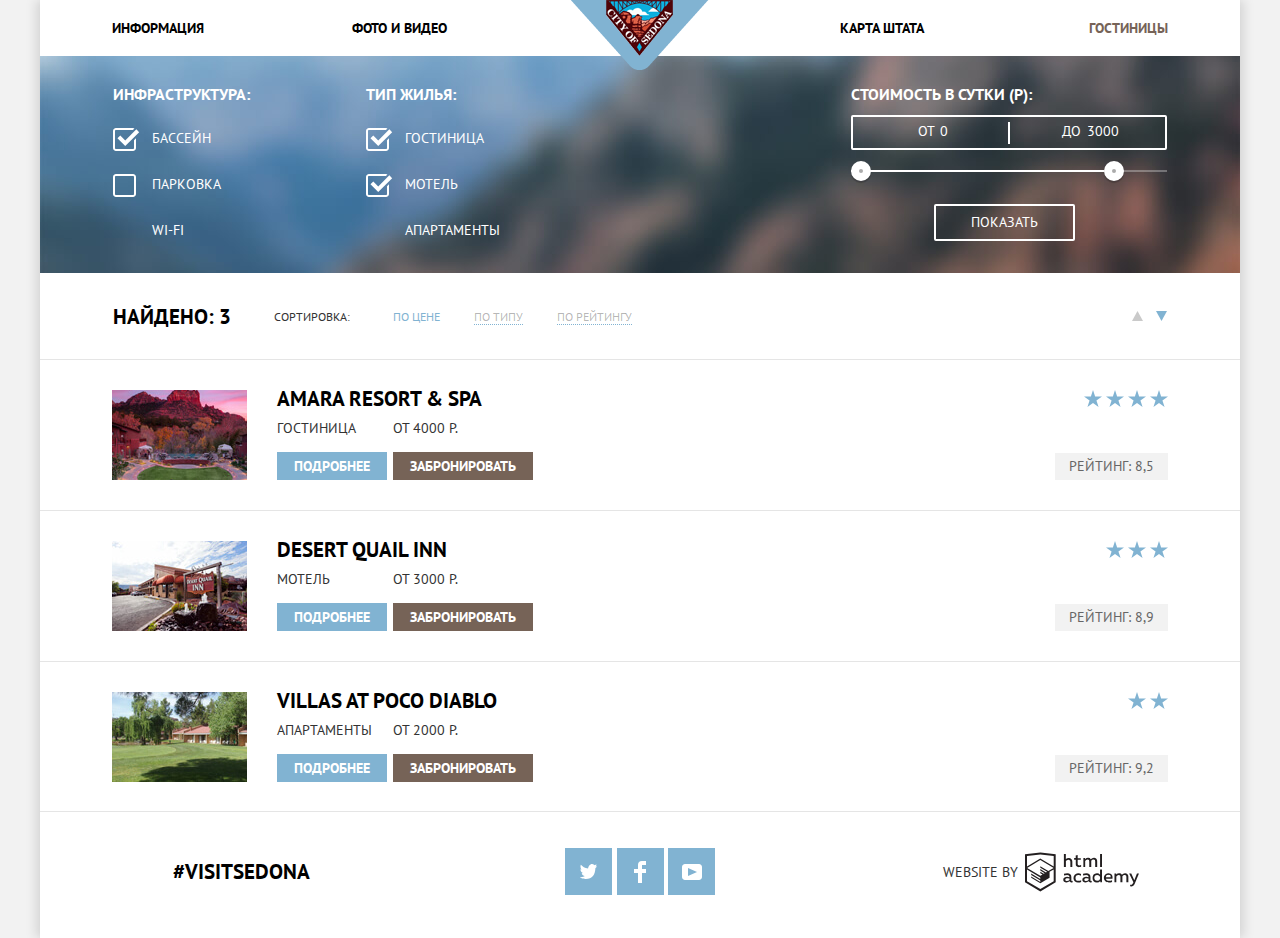
==== commit 5aa9054d: "добавлены размеры для всех img" ====
--- a/catalog.html
+++ b/catalog.html
@@ -1,157 +1,215 @@
 <!DOCTYPE html>
 <html lang="ru">
-  <head>
+
+<head>
     <meta charset="utf-8">
     <title>HTML Academy: Седона</title>
     <link href="https://fonts.googleapis.com/css?family=PT+Sans:400,700&amp;subset=cyrillic" rel="stylesheet">
     <link href="css/normalize.css" rel="stylesheet">
-    <link href="css/style.css" rel="stylesheet">
-  </head>
-  <body>
+    <link href="css/style.min.css" rel="stylesheet">
+</head>
+
+<body>
     <div class="wrapper">
-    <header class="main-header">
-      <nav class="main-navigation">
-        <ul class="site-navigation">
-          <li><a class="menu-item" href="#">Информация</a></li>
-          <li><a class="menu-item" href="#">Фото и Видео</a></li>
-          <li><a class="menu-item" href="#">Карта штата</a></li>
-          <li><a class="current">Гостиницы</a></li>
-        </ul>
-        <a class="logo" href="index.html"><img alt="City of Sedona" src="img/logo.png"></a>
-     </nav>
-   </header>
-  <main>
-     <section class="forms">
-      <form class="filter">
-       <div class="infrastructure">
-        <p>Инфраструктура:</p>
-        <input type="checkbox" name="pool" value="pool" id="id-pool" checked>
-        <label for="id-pool">Бассейн</label>
-        <input type="checkbox" name="parking" value="parking" id="id-parking">
-        <label for="id-parking">Парковка</label>
-        <input type="checkbox" name="wi-fi" value="wi-fi" id="id-wi-fi">
-        <label for="id-wi-fi">Wi-Fi</label>
-       </div>
-       <div class="lodging-type">
-        <p>Тип жилья:</p>
-        <input type="checkbox" name="hotel" value="hotel" id="id-hotel" checked>
-        <label for="id-hotel">Гостиница</label>
-        <input type="checkbox" name="motel" value="motel" id="id-motel" checked>
-        <label for="id-motel">Мотель</label>
-        <input type="checkbox" name="apartments" value="apartments" id="id-apartments" checked>
-        <label for="id-apartments">Апартаменты</label>
-       </div>
-       <div class="cost">
-         <p>Стоимость в сутки (Р):</p>
-         <p>от 0</p>
-         <p>до 3000</p>
-         <input type="range" min="0" max="4000">
-         <!-- Я не знаю как сделать 2 ползунка range и как их привязать к значениям "от 0" и "до 3000"-->
-         <input type="submit" value="Показать">
-      </div>
-    </form>
-     </section>
-
-     <section class="ordering">
-       <div class="result">
-         <p>Найдено: 3</p>
-         <p>сортировка:</p>
-         <ul class="ordering-type">
-           <li> <a class="active"> По цене </a> </li>
-           <li> <a href="#"> По типу </a></li>
-           <li> <a href="#"> По рейтингу </a></li>
-         </ul>
-     </div>
-        <div class="ordering-direction">
-         <!--Может быть здесь вместо ссылок, нужно сделать кнопки? Я не знаю точно, как здесь это будет
-       работать, будет ли обновляться вся страница(тогда оставляю ссылку) или только строки будут сортироваться
-     (тогда лучше кнопку сделать)-->
-         <a class="active-direction"><svg xmlns="http://www.w3.org/2000/svg" width="11" height="10" viewBox="0 0 11 10"><path fill="#231F20" d="M5.5 0L0 10h11z"/></svg><span class="visually-hidden">Сортироква по возрастанию<span></a><br>
-         <a class="direction" href="#"><svg xmlns="http://www.w3.org/2000/svg" width="11" height="10" viewBox="0 0 11 10"><path fill="#231F20" d="M5.5 10L0 0h11"/></svg><span class="visually-hidden">Сортироква по убыванию<span></a>
-       </div>
-    </section>
-    <section class="hotels">
-     <article class="hotel-card">
-
-         <div class="hotel-card-image"> <img alt="Amara Resort & Spa" src="img/hotel_pic_1.jpg"></div>
-         <div class="hotel-card-description">
-           <p>Amara Resort & Spa</p>
-           <p><span>Гостиница</span><span> от 3500 Р.</span></p>
-           <a class="hotel-card-detail" href="#">Подробнее</a>
-           <a class="hotel-card-book" href="#">Забронировать</a>
-         </div>
-
-         <div class="hostel-card-rating">
-           <div class="stars">
-               <img alt ="star" src="img/svg/star.svg">
-               <img alt ="star" src="img/svg/star.svg">
-               <img alt ="star" src="img/svg/star.svg">
-               <img alt ="star" src="img/svg/star.svg">
-           </div>     <!--Картинка со звёздами-->
-           <p class="rating">Рейтинг: 8,5</p>
-         </div>
-    </article>
-    <article class="hotel-card">
-
-      <div class="hotel-card-image"><img alt="Desert Quail Inn" src="img/hotel_pic_2.jpg"></div>
-        <div class="hotel-card-description">
-          <p>Desert Quail Inn</p>
-          <p><span>Мотель</span><span> от 2000 Р.</span></p>
-          <a class="hotel-card-detail" href="#">Подробнее</a>
-          <a class="hotel-card-book" href="#">Забронировать</a>
-        </div>
-
-        <div class="hostel-card-rating">
-          <div class="stars">
-              <img alt ="star" src="img/svg/star.svg">
-              <img alt ="star" src="img/svg/star.svg">
-              <img alt ="star" src="img/svg/star.svg">
-          </div>
-           <!--Картинка со звёздами-->
-          <p class="rating">Рейтинг: 8,9</p>
-        </div>
-   </article>
-   <article class="hotel-card">
-
-     <div class="hotel-card-image"><img alt="Villas At Poco Diablo" src="img/hotel_pic_3.jpg"></div>
-       <div class="hotel-card-description">
-         <p>Villas At Poco Diablo</p>
-         <p><span>Апартаменты</span><span> от 4000 Р.</span></p>
-         <a class="hotel-card-detail" href="#">Подробнее</a>
-         <a class="hotel-card-book" href="#">Забронировать</a>
-       </div>
-
-       <div class="hostel-card-rating">
-         <div class="stars">
-           <img alt ="star" src="img/svg/star.svg">
-           <img alt ="star" src="img/svg/star.svg">
-         </div> <!--Картинка со звёздами-->
-         <p class="rating">Рейтинг: 9,2</p>
-       </div>
-  </article>
-</section>
-
-</main>
-   <footer class="main-footer">
-     <p class="footer-hashtag">#Visitsedona</p>
-     <ul class="footer-social">
-       <li><a class="social-button" href="#"><span class="visually-hidden">twitter</span>
-         <svg xmlns="http://www.w3.org/2000/svg" xmlns:xlink="http://www.w3.org/1999/xlink" width="17" height="15" viewBox="0 0 17 15"><path fill="#FFF" d="M10.95.144c1.685-.496 2.984.27 3.577 1.179.673-.231 1.331-.481 2.011-.708a2.345 2.345 0 0 1-.857 1.768c.685.17 1.304-.491 1.304-.491-.169 1-1.006 1.788-1.563 2.024-.231 6.75-3.175 11.217-10.077 11.082h-.446c-.41 0-4.164-.46-4.898-1.887 2.271.196 3.893-.422 4.693-1.177-.96-.3-2.679-.477-2.979-2.95.349.106.564.228 1.19.119C1.705 8.247.374 7.53.448 5.33c.285.328 1.067.536 1.34.472C1.085 5.561-.182 2.442.894.85c1.818 1.854 3.735 3.606 7.152 3.773C8.254 2.33 9.183.793 10.95.144z"/>
-         </svg></a></li>
-       <li><a class="social-button" href="#"><span class="visually-hidden">facebook</span>
-         <svg xmlns="http://www.w3.org/2000/svg" width="12" height="22" viewBox="0 0 12 22"><path fill="#FFF" d="M12 4V0H8a4 4 0 0 0-4 4v4H0v4h4v10h4V12h4V8H8V4h4z"/></svg>
-       </a></li>
-       <li><a class="social-button" href="#"><span class="visually-hidden">youtube</span>
-         <svg xmlns="http://www.w3.org/2000/svg" xmlns:xlink="http://www.w3.org/1999/xlink" width="20" height="16" viewBox="0 0 20 16"><path fill="#FFF" d="M17 0H3C1.35 0 0 1.35 0 3v10c0 1.65 1.35 3 3 3h14c1.65 0 3-1.35 3-3V3c0-1.65-1.35-3-3-3zM6.027 11.998V4.002L15.014 8l-8.987 3.998z"/></svg>
-       </a></li>
-     </ul>
-     <div class="footer-website-by">
-      <p>Website by</p>
-      <!-- А здесь нужно ли делать подпись к ссылке, или достаточно alt="HTML Academy"? -->
-      <a class="logo-html-academy" href="https://htmlacademy.ru/intensive/htmlcss"><svg id="Layer_1" data-name="Layer 1" xmlns="http://www.w3.org/2000/svg" width="114" height="40" viewBox="0 0 108.08 36.85"><title>logo-htmlacademy-small1</title><path d="M44.61,26.88a2,2,0,0,0,.55-0.1v1.33a3.25,3.25,0,0,1-1.18.21,1.67,1.67,0,0,1-1.67-1,4.84,4.84,0,0,1-3.14,1.08c-1.51,0-2.91-.83-2.91-2.55,0-2.13,2-2.79,3.71-2.79a11.08,11.08,0,0,1,2.17.25v-0.3c0-1-.76-1.77-2.19-1.77a7.42,7.42,0,0,0-3,.64v-1.7a10.21,10.21,0,0,1,3.19-.55c2.36,0,3.81,1.12,3.81,3.65v3a0.54,0.54,0,0,0,.49.59h0.17Zm-6.44-1.13A1.35,1.35,0,0,0,39.63,27h0.11a3.39,3.39,0,0,0,2.41-1V24.58a9.72,9.72,0,0,0-1.81-.21c-1,0-2.16.33-2.16,1.38h0Zm12.36-6.11a5,5,0,0,1,2.57.64V22a4.08,4.08,0,0,0-2.3-.7,2.75,2.75,0,1,0,0,5.49,5,5,0,0,0,2.43-.64v1.71a6.27,6.27,0,0,1-2.76.57A4.21,4.21,0,0,1,46,24.51q0-.21,0-0.41a4.32,4.32,0,0,1,4.18-4.46h0.38Zm12.17,7.24a2,2,0,0,0,.55-0.1v1.33a3.25,3.25,0,0,1-1.18.21,1.67,1.67,0,0,1-1.67-1,4.84,4.84,0,0,1-3.14,1.08c-1.51,0-2.91-.83-2.91-2.55,0-2.13,2-2.79,3.71-2.79a11.08,11.08,0,0,1,2.17.25v-0.3c0-1-.76-1.77-2.19-1.77a7.42,7.42,0,0,0-3,.64v-1.7a10.21,10.21,0,0,1,3.19-.55c2.36,0,3.81,1.12,3.81,3.65v3a0.54,0.54,0,0,0,.49.59h0.17Zm-6.44-1.13A1.35,1.35,0,0,0,57.73,27h0.11a3.39,3.39,0,0,0,2.41-1V24.58a9.72,9.72,0,0,0-1.81-.21c-1.06,0-2.16.33-2.16,1.38h0ZM73,16V28.2H71.35V26.88a3.88,3.88,0,0,1-3.19,1.54,4.4,4.4,0,0,1,0-8.78,3.81,3.81,0,0,1,3,1.3V16H73Zm-4.53,5.22a2.76,2.76,0,1,0,0,5.52A2.86,2.86,0,0,0,71.15,25V23A2.91,2.91,0,0,0,68.49,21.27ZM79,19.64c3.31,0,4.46,2.68,3.92,5.09H76.7c0.21,1.5,1.67,2.11,3.19,2.11a6.11,6.11,0,0,0,2.64-.59v1.6a7.14,7.14,0,0,1-3,.57C77,28.42,74.78,27,74.78,24a4.18,4.18,0,0,1,4-4.39H79Zm0.09,1.54a2.28,2.28,0,0,0-2.44,2.1v0.06H81.3A2,2,0,0,0,79.13,21.18Zm5.73,7V19.87h1.65v1a3.81,3.81,0,0,1,2.78-1.27A2.86,2.86,0,0,1,91.89,21a4.12,4.12,0,0,1,2.91-1.33A3.06,3.06,0,0,1,98,23V28.2h-1.9V23.05a1.59,1.59,0,0,0-1.42-1.75H94.42a2.8,2.8,0,0,0-2.07,1.12V28.2h-1.9V23.05A1.59,1.59,0,0,0,89,21.31H88.8a3,3,0,0,0-2.21,1.29v5.63H84.86Zm21.31-8.33h1.9l-3.91,9.46c-0.9,2.17-2.09,2.86-3.35,2.86a4.76,4.76,0,0,1-1.1-.14V30.46a2.86,2.86,0,0,0,.85.12c0.9,0,1.58-.64,2.07-1.9l0.17-.42-4-8.4h2l2.86,6.29ZM38.73,1.46V6.22a3.81,3.81,0,0,1,2.7-1.14,3.25,3.25,0,0,1,3.44,3.4v5.15H43V8.72a1.81,1.81,0,0,0-1.61-2h-0.3a2.93,2.93,0,0,0-2.32,1.39v5.52h-1.9V1.46h1.9ZM49.94,2.31v3h3V6.91h-3v3.81c0,1.1.5,1.46,1.58,1.46a4.49,4.49,0,0,0,1.69-.33v1.6A6.8,6.8,0,0,1,51,13.8a2.55,2.55,0,0,1-2.86-2.74V6.89H46.58V5.26h1.5V2.74Zm5.4,11.31V5.28H57v1A3.81,3.81,0,0,1,59.77,5a2.86,2.86,0,0,1,2.6,1.33A4.12,4.12,0,0,1,65.28,5,3.06,3.06,0,0,1,68.44,8.4v5.21h-1.9V8.46a1.59,1.59,0,0,0-1.42-1.75H64.89a2.8,2.8,0,0,0-2.07,1.12v5.78h-1.9V8.46A1.59,1.59,0,0,0,59.5,6.71H59.27A3,3,0,0,0,57.06,8v5.63H55.34ZM71.17,1.45H73V13.6H71.17V1.45ZM14.71,0H14.55L0,1.54V28.21l14.55,8.66,14.55-8.66V1.54Zm12.5,27.1L14.55,34.64,1.9,27.12V16.18l12.59,7.5V25L5.86,19.9v1.31l8.68,5.21v1.39L5.87,22.65V24l8.68,5.21,8.75-5.24V18.31L27.2,16V27.12Zm0-12.53-3.48,2-1.6,1L14.51,13v1.31L21,18.23H21l-0.14.09-1,.54-5.37-3.2V17l4.24,2.52-1,.67-3.2-1.9v1.31l2.1,1.24L14.5,22.1,2,14.65,14.51,7.11Zm0-1.32L14.49,5.76,1.91,13.25v-10L14.56,1.92,27.21,3.25v10h0Z" transform="translate(0 -0.02)" fill="#231f20"/></svg>
-      </a>
-     </div>
-   </footer>
-  </div>
- </body>
+        <header class="main-header">
+            <nav class="main-navigation">
+                <ul class="site-navigation">
+                    <li><a class="menu-item" href="#">Информация</a>
+                    </li>
+                    <li><a class="menu-item" href="#">Фото и Видео</a>
+                    </li>
+                    <li><a class="menu-item" href="#">Карта штата</a>
+                    </li>
+                    <li><a class="current">Гостиницы</a>
+                    </li>
+                </ul>
+                <a class="logo" href="index.html"><img alt="City of Sedona" width="138" height="70" src="img/logo.png">
+                </a>
+            </nav>
+        </header>
+        <main>
+            <section class="forms">
+                <form class="filter" action="https://echo.htmlacademy.ru" method="get">
+                    <div class="filter-column">
+                        <p>Инфраструктура:</p>
+                        <label>
+                            <input type="checkbox" name="pool" value="pool" class="visually-hidden" checked>
+                            <span class="checkbox-indicator"></span> Бассейн
+                        </label>
+                        <label>
+                            <input type="checkbox" name="parking" value="parking" class="visually-hidden">
+                            <span class="checkbox-indicator"></span> Парковка
+                        </label>
+                        <label>
+                            <input type="checkbox" name="wi-fi" value="wi-fi" class="visually-hidden" disabled>
+                            <span class="checkbox-indicator"></span> Wi-Fi
+                        </label>
+                    </div>
+                    <div class="filter-column">
+                        <p>Тип жилья:</p>
+                        <label>
+                            <input type="checkbox" name="hotel" value="hotel" class="visually-hidden" checked>
+                            <span class="checkbox-indicator"></span> Гостиница
+                        </label>
+                        <label>
+                            <input type="checkbox" name="motel" value="motel" class="visually-hidden" checked>
+                            <span class="checkbox-indicator"></span> Мотель
+                        </label>
+                        <label>
+                            <input type="checkbox" name="apartments" value="apartments" class="visually-hidden" checked disabled>
+                            <span class="checkbox-indicator"></span> Апартаменты
+                        </label>
+                    </div>
+                    <div class="cost">
+                        <p class="filter-range-title">Стоимость в сутки (р):</p>
+                        <div class="price-controls">
+                            <label class="min-price">от
+                                <input type="text" name="min-price" value="0">
+                            </label>
+                            <label class="max-price">до
+                                <input type="text" name="max-price" value="3000">
+                            </label>
+                        </div>
+                        <div class="range-controls">
+                            <div class="scale">
+                                <div class="bar"></div>
+                            </div>
+                            <div class="range-toggle range-toggle-min"></div>
+                            <div class="range-toggle range-toggle-max"></div>
+                        </div>
+                        <button class="btn-transparent" type="submit">Показать</button>
+                    </div>
+                </form>
+            </section>
+
+            <section class="ordering">
+                <div class="result">
+                    <p>Найдено: 3</p>
+                    <p>сортировка:</p>
+                    <ul class="ordering-type">
+                        <li> <a class="active"> По цене </a> </li>
+                        <li> <a href="#"> По типу </a>
+                        </li>
+                        <li> <a href="#"> По рейтингу </a>
+                        </li>
+                    </ul>
+                </div>
+                <div class="ordering-direction">
+                    <a class="direction" href="#">
+                        <svg xmlns="http://www.w3.org/2000/svg" width="11" height="10" viewBox="0 0 11 10">
+                            <path fill="#231F20" d="M5.5 0L0 10h11z" />
+                        </svg><span class="visually-hidden">Сортироква по возрастанию</span>
+                    </a>
+                    <br>
+                    <a class="active-direction">
+                        <svg xmlns="http://www.w3.org/2000/svg" width="11" height="10" viewBox="0 0 11 10">
+                            <path fill="#231F20" d="M5.5 10L0 0h11" />
+                        </svg><span class="visually-hidden">Сортироква по убыванию</span>
+                    </a>
+                </div>
+            </section>
+            <section class="hotels">
+                <article class="hotel-card">
+                    <div class="hotel-card-image">
+                        <img alt="Amara Resort & Spa" width="135" height="90" src="img/hotel_pic_1.jpg">
+                    </div>
+                    <div class="hotel-card-description">
+                        <p>Amara Resort & Spa</p>
+                        <p><span>Гостиница</span><span> от 4000 Р.</span>
+                        </p>
+                        <a class="hotel-card-detail" href="#">Подробнее</a>
+                        <a class="hotel-card-book" href="#">Забронировать</a>
+                    </div>
+                    <div class="hostel-card-rating">
+                        <div class="stars">
+                            <img alt="star" width="18" height="17" src="img/svg/star.svg">
+                            <img alt="star" width="18" height="17" src="img/svg/star.svg">
+                            <img alt="star" width="18" height="17" src="img/svg/star.svg">
+                            <img alt="star" width="18" height="17" src="img/svg/star.svg">
+                        </div>
+                        <p class="rating">Рейтинг: 8,5</p>
+                    </div>
+                </article>
+                <article class="hotel-card">
+                    <div class="hotel-card-image">
+                        <img alt="Desert Quail Inn" width="135" height="90" src="img/hotel_pic_2.jpg">
+                    </div>
+                    <div class="hotel-card-description">
+                        <p>Desert Quail Inn</p>
+                        <p><span>Мотель</span><span> от 3000 Р.</span>
+                        </p>
+                        <a class="hotel-card-detail" href="#">Подробнее</a>
+                        <a class="hotel-card-book" href="#">Забронировать</a>
+                    </div>
+                    <div class="hostel-card-rating">
+                        <div class="stars">
+                            <img alt="star" width="18" height="17"  src="img/svg/star.svg">
+                            <img alt="star" width="18" height="17"  src="img/svg/star.svg">
+                            <img alt="star" width="18" height="17"  src="img/svg/star.svg">
+                        </div>
+                        <p class="rating">Рейтинг: 8,9</p>
+                    </div>
+                </article>
+                <article class="hotel-card">
+                    <div class="hotel-card-image">
+                        <img alt="Villas At Poco Diablo" width="135" height="90" src="img/hotel_pic_3.jpg">
+                    </div>
+                    <div class="hotel-card-description">
+                        <p>Villas At Poco Diablo</p>
+                        <p><span>Апартаменты</span><span> от 2000 Р.</span>
+                        </p>
+                        <a class="hotel-card-detail" href="#">Подробнее</a>
+                        <a class="hotel-card-book" href="#">Забронировать</a>
+                    </div>
+                    <div class="hostel-card-rating">
+                        <div class="stars">
+                            <img alt="star" width="18" height="17" src="img/svg/star.svg">
+                            <img alt="star" width="18" height="17" src="img/svg/star.svg">
+                        </div>
+                        <p class="rating">Рейтинг: 9,2</p>
+                    </div>
+                </article>
+            </section>
+
+        </main>
+        <footer class="main-footer">
+            <p class="footer-hashtag">#Visitsedona</p>
+            <ul class="footer-social">
+                <li>
+                    <a class="social-button" href="#">
+                        <span class="visually-hidden">twitter</span>
+                        <svg xmlns="http://www.w3.org/2000/svg" xmlns:xlink="http://www.w3.org/1999/xlink" width="17" height="15" viewBox="0 0 17 15">
+                            <path fill="#FFF" d="M10.95.144c1.685-.496 2.984.27 3.577 1.179.673-.231 1.331-.481 2.011-.708a2.345 2.345 0 0 1-.857 1.768c.685.17 1.304-.491 1.304-.491-.169 1-1.006 1.788-1.563 2.024-.231 6.75-3.175 11.217-10.077 11.082h-.446c-.41 0-4.164-.46-4.898-1.887 2.271.196 3.893-.422 4.693-1.177-.96-.3-2.679-.477-2.979-2.95.349.106.564.228 1.19.119C1.705 8.247.374 7.53.448 5.33c.285.328 1.067.536 1.34.472C1.085 5.561-.182 2.442.894.85c1.818 1.854 3.735 3.606 7.152 3.773C8.254 2.33 9.183.793 10.95.144z"/>
+                        </svg>
+                    </a>
+                </li>
+                <li><a class="social-button" href="#">
+                        <span class="visually-hidden">facebook</span>
+                        <svg xmlns="http://www.w3.org/2000/svg" width="12" height="22" viewBox="0 0 12 22">
+                          <path fill="#FFF" d="M12 4V0H8a4 4 0 0 0-4 4v4H0v4h4v10h4V12h4V8H8V4h4z"/>
+                        </svg>
+                    </a>
+                </li>
+                <li><a class="social-button" href="#">
+                        <span class="visually-hidden">youtube</span>
+                        <svg xmlns="http://www.w3.org/2000/svg" xmlns:xlink="http://www.w3.org/1999/xlink" width="20" height="16" viewBox="0 0 20 16">
+                            <path fill="#FFF" d="M17 0H3C1.35 0 0 1.35 0 3v10c0 1.65 1.35 3 3 3h14c1.65 0 3-1.35 3-3V3c0-1.65-1.35-3-3-3zM6.027 11.998V4.002L15.014 8l-8.987 3.998z"/>
+                        </svg>
+                    </a>
+                </li>
+            </ul>
+            <div class="footer-website-by">
+                <p>Website by</p>
+                <a class="logo-html-academy" href="https://htmlacademy.ru/intensive/htmlcss">
+                    <span class="visually-hidden">logo html academy</span>
+                    <svg id="Layer_1" data-name="Layer 1" xmlns="http://www.w3.org/2000/svg" width="114" height="40" viewBox="0 0 108.08 36.85">
+                        <title>logo-htmlacademy-small1</title>
+                        <path d="M44.61,26.88a2,2,0,0,0,.55-0.1v1.33a3.25,3.25,0,0,1-1.18.21,1.67,1.67,0,0,1-1.67-1,4.84,4.84,0,0,1-3.14,1.08c-1.51,0-2.91-.83-2.91-2.55,0-2.13,2-2.79,3.71-2.79a11.08,11.08,0,0,1,2.17.25v-0.3c0-1-.76-1.77-2.19-1.77a7.42,7.42,0,0,0-3,.64v-1.7a10.21,10.21,0,0,1,3.19-.55c2.36,0,3.81,1.12,3.81,3.65v3a0.54,0.54,0,0,0,.49.59h0.17Zm-6.44-1.13A1.35,1.35,0,0,0,39.63,27h0.11a3.39,3.39,0,0,0,2.41-1V24.58a9.72,9.72,0,0,0-1.81-.21c-1,0-2.16.33-2.16,1.38h0Zm12.36-6.11a5,5,0,0,1,2.57.64V22a4.08,4.08,0,0,0-2.3-.7,2.75,2.75,0,1,0,0,5.49,5,5,0,0,0,2.43-.64v1.71a6.27,6.27,0,0,1-2.76.57A4.21,4.21,0,0,1,46,24.51q0-.21,0-0.41a4.32,4.32,0,0,1,4.18-4.46h0.38Zm12.17,7.24a2,2,0,0,0,.55-0.1v1.33a3.25,3.25,0,0,1-1.18.21,1.67,1.67,0,0,1-1.67-1,4.84,4.84,0,0,1-3.14,1.08c-1.51,0-2.91-.83-2.91-2.55,0-2.13,2-2.79,3.71-2.79a11.08,11.08,0,0,1,2.17.25v-0.3c0-1-.76-1.77-2.19-1.77a7.42,7.42,0,0,0-3,.64v-1.7a10.21,10.21,0,0,1,3.19-.55c2.36,0,3.81,1.12,3.81,3.65v3a0.54,0.54,0,0,0,.49.59h0.17Zm-6.44-1.13A1.35,1.35,0,0,0,57.73,27h0.11a3.39,3.39,0,0,0,2.41-1V24.58a9.72,9.72,0,0,0-1.81-.21c-1.06,0-2.16.33-2.16,1.38h0ZM73,16V28.2H71.35V26.88a3.88,3.88,0,0,1-3.19,1.54,4.4,4.4,0,0,1,0-8.78,3.81,3.81,0,0,1,3,1.3V16H73Zm-4.53,5.22a2.76,2.76,0,1,0,0,5.52A2.86,2.86,0,0,0,71.15,25V23A2.91,2.91,0,0,0,68.49,21.27ZM79,19.64c3.31,0,4.46,2.68,3.92,5.09H76.7c0.21,1.5,1.67,2.11,3.19,2.11a6.11,6.11,0,0,0,2.64-.59v1.6a7.14,7.14,0,0,1-3,.57C77,28.42,74.78,27,74.78,24a4.18,4.18,0,0,1,4-4.39H79Zm0.09,1.54a2.28,2.28,0,0,0-2.44,2.1v0.06H81.3A2,2,0,0,0,79.13,21.18Zm5.73,7V19.87h1.65v1a3.81,3.81,0,0,1,2.78-1.27A2.86,2.86,0,0,1,91.89,21a4.12,4.12,0,0,1,2.91-1.33A3.06,3.06,0,0,1,98,23V28.2h-1.9V23.05a1.59,1.59,0,0,0-1.42-1.75H94.42a2.8,2.8,0,0,0-2.07,1.12V28.2h-1.9V23.05A1.59,1.59,0,0,0,89,21.31H88.8a3,3,0,0,0-2.21,1.29v5.63H84.86Zm21.31-8.33h1.9l-3.91,9.46c-0.9,2.17-2.09,2.86-3.35,2.86a4.76,4.76,0,0,1-1.1-.14V30.46a2.86,2.86,0,0,0,.85.12c0.9,0,1.58-.64,2.07-1.9l0.17-.42-4-8.4h2l2.86,6.29ZM38.73,1.46V6.22a3.81,3.81,0,0,1,2.7-1.14,3.25,3.25,0,0,1,3.44,3.4v5.15H43V8.72a1.81,1.81,0,0,0-1.61-2h-0.3a2.93,2.93,0,0,0-2.32,1.39v5.52h-1.9V1.46h1.9ZM49.94,2.31v3h3V6.91h-3v3.81c0,1.1.5,1.46,1.58,1.46a4.49,4.49,0,0,0,1.69-.33v1.6A6.8,6.8,0,0,1,51,13.8a2.55,2.55,0,0,1-2.86-2.74V6.89H46.58V5.26h1.5V2.74Zm5.4,11.31V5.28H57v1A3.81,3.81,0,0,1,59.77,5a2.86,2.86,0,0,1,2.6,1.33A4.12,4.12,0,0,1,65.28,5,3.06,3.06,0,0,1,68.44,8.4v5.21h-1.9V8.46a1.59,1.59,0,0,0-1.42-1.75H64.89a2.8,2.8,0,0,0-2.07,1.12v5.78h-1.9V8.46A1.59,1.59,0,0,0,59.5,6.71H59.27A3,3,0,0,0,57.06,8v5.63H55.34ZM71.17,1.45H73V13.6H71.17V1.45ZM14.71,0H14.55L0,1.54V28.21l14.55,8.66,14.55-8.66V1.54Zm12.5,27.1L14.55,34.64,1.9,27.12V16.18l12.59,7.5V25L5.86,19.9v1.31l8.68,5.21v1.39L5.87,22.65V24l8.68,5.21,8.75-5.24V18.31L27.2,16V27.12Zm0-12.53-3.48,2-1.6,1L14.51,13v1.31L21,18.23H21l-0.14.09-1,.54-5.37-3.2V17l4.24,2.52-1,.67-3.2-1.9v1.31l2.1,1.24L14.5,22.1,2,14.65,14.51,7.11Zm0-1.32L14.49,5.76,1.91,13.25v-10L14.56,1.92,27.21,3.25v10h0Z" transform="translate(0 -0.02)" fill="#231f20" />
+                    </svg>
+                </a>
+            </div>
+        </footer>
+    </div>
+</body>
+
 </html>
--- a/css/style.min.css
+++ b/css/style.min.css
@@ -0,0 +1 @@
+.reason,.site-navigation{display:-webkit-box;display:-ms-flexbox;-webkit-box-pack:justify}.site-navigation li:nth-child(3),.site-navigation li:nth-child(4),.stars{text-align:right}body{margin:0;padding:0;font-size:14px;line-height:21px;font-family:"PT Sans",Arial,sans-serif;font-weight:400;color:#333;text-transform:uppercase;background-color:#f2f2f2}a{text-decoration:none}.wrapper{width:1200px;margin:0 auto;background-color:#fff;position:relative;-webkit-box-shadow:5px 0 10px 0 rgba(0,0,0,.1),-5px 0 10px 0 rgba(0,0,0,.1);box-shadow:5px 0 10px 0 rgba(0,0,0,.1),-5px 0 10px 0 rgba(0,0,0,.1)}.main-navigation{font-weight:700;line-height:26px;color:#000;position:relative}.logo{position:absolute;top:0;left:531px}.site-navigation{display:flex;-ms-flex-pack:justify;justify-content:space-between;-webkit-box-align:center;-ms-flex-align:center;align-items:center;list-style:none;height:56px;margin:0;padding:0 72px}.features-item,.introduction,.reason-detail,.reason-detail-pic,.welcome{text-align:center}.site-navigation li:nth-child(2){padding-right:120px}.site-navigation li:nth-child(3){padding-right:4px}.site-navigation li{width:20%}.menu-item{color:#000}.menu-item:hover{color:#81b3d2}.menu-item:active{color:rgba(0,0,0,.3)}.current{color:#766357}.visually-hidden{position:absolute;overflow:hidden;clip:rect(0 0 0 0);height:1px;width:1px;margin:-1px;padding:0;border:0}.welcome{background-image:url(../img/welcome-bottom.png),url(../img/background.jpg);background-position:bottom,0 -56px;background-repeat:no-repeat,no-repeat;height:508px}.calendar,.checkbox-indicator,.features-item::before,.forms{background-repeat:no-repeat}.sedona-pic-text{margin:0 auto;padding-top:76px}.introduction{-webkit-box-sizing:border-box;box-sizing:border-box;padding-top:61px;height:216px}.description-sedona,.footer-hashtag,.hotel-card-description p:first-child,.result p:first-child{font-size:21px;line-height:26px;font-weight:700;color:#000}.footer-website-by p,.reason-introduction{line-height:26px}.reason-introduction{margin-top:27px}.feature-name,.reason-name{font-size:21px;font-weight:700;color:#000}.reason-name{margin-top:48px;margin-bottom:23px}.reason-detail-pic{background-color:#81b3d2;color:#fff}.reason-detail-pic p:nth-child(3){margin-top:21px}.reason-detail-pic .reason-name{color:#fff}.reason{display:flex;-ms-flex-pack:justify;justify-content:space-between}.features-list,.hostel-search-form{display:-webkit-box;display:-ms-flexbox}.reason-detail{width:33%;background-color:#eee}.reason-detail p:nth-child(3){margin-top:21px;margin-bottom:59px}.reason-1{padding:0 55px}.reason-2{padding:0 45px}.reason-3,.reason-5{padding:0 60px}.reason-4{padding:0 65px}.features-list{list-style:none;margin:0;padding:0;display:flex;-webkit-box-pack:justify;-ms-flex-pack:justify;justify-content:space-between}.features-item{position:relative;width:33%;padding:0 58px}.features-item p{margin-bottom:82px}.feature-name{margin-top:162px;margin-bottom:23px}.house::before{background-image:url(../img/svg/icon-1.svg);left:163px;top:60px}.food::before{background-image:url(../img/svg/icon-3.svg);left:159px;top:60px}.souvenir::before{background-image:url(../img/svg/icon-2.svg);left:169px;top:56px}.features-item::before{display:block;content:"";width:80px;height:80px;position:absolute}.before-hotel-search{height:291px;text-align:center;position:relative;box-sizing:border-box;padding-top:52px}.before-hotel-search>a{display:block;font-size:21px;line-height:26px;font-weight:700;text-transform:uppercase;color:#fff;background-color:#766357;border:none;width:568px;height:86px;margin:0 auto;padding-top:31px;-webkit-box-sizing:border-box;box-sizing:border-box}.before-hotel-search>a:hover{background-color:#604e43}.before-hotel-search>a:active{background-color:#503e33;color:rgba(255,255,255,.3)}.hostel-search-form{position:absolute;top:291px;left:316px;background-color:#fff;width:569px;height:395px;display:flex;-ms-flex-wrap:wrap;flex-wrap:wrap;-webkit-box-sizing:border-box;box-sizing:border-box;padding:55px;-webkit-box-pack:justify;-ms-flex-pack:justify;justify-content:space-between;-ms-flex-line-pack:justify;align-content:space-between}.count-control,.hostel-search-form p{display:-webkit-box;display:-ms-flexbox}.hostel-search-form p{position:relative;width:100%;display:flex;-webkit-box-pack:justify;-ms-flex-pack:justify;justify-content:space-between;margin:0;-webkit-box-align:center;-ms-flex-align:center;align-items:center}.hostel-search-form .adults,.hostel-search-form .kids{width:50%}.hostel-search-form .adults{padding-right:3px;-webkit-box-sizing:border-box;box-sizing:border-box}.hostel-search-form .kids{padding-left:51px;-webkit-box-sizing:border-box;box-sizing:border-box}.hostel-search-form input[type=text]{width:346px;height:38px;margin-left:auto;background-color:#f2f2f2;border:2px solid #f2f2f2;font-family:inherit;text-transform:uppercase;padding-left:11px;outline:0;-webkit-box-sizing:border-box;box-sizing:border-box}.hostel-search-form .input-date:hover{background-color:#ebebeb;border:2px solid #ebebeb}.hostel-search-form .input-date:focus{background-color:#fff;border:2px solid #e5e5e5}.calendar{position:absolute;background-image:url(../img/svg/calendar.svg);border:none;width:23px;height:23px;background-color:transparent;top:8px;right:7px;outline:0}.calendar:hover{background-image:url(../img/svg/calendar-hover.svg)}.calendar:active{background-image:url(../img/svg/calendar-active.svg)}.hotel-search{font-size:30px;line-height:36px;font-weight:700;color:#000;display:block;margin-bottom:23px}.hostel-search-form input[type=submit]{font-family:"PT Sans",Arial,sans-serif;font-size:21px;line-height:26px;font-weight:700;text-transform:uppercase;color:#fff;background-color:#81b3d2;border:none;width:458px;height:58px;margin-top:26px;padding-top:6px}.expected-date{padding:0 380px;line-height:24px;margin-bottom:46px}.count-control input[type=text],.hostel-search-form input[type=text],.hostel-search-form label{line-height:26px;font-weight:700;color:#000}.count-control input[type=text]{width:38px;height:38px;border:none;background-color:#f2f2f2;padding-left:16px;padding-top:2px;-webkit-box-sizing:border-box;box-sizing:border-box}.filter,.main-footer-index{-webkit-box-sizing:border-box}.adults button,.kids button{width:38px;height:38px;border:none;background-color:#f2f2f2;color:rgba(0,0,0,.3);font-size:20px;font-weight:700}.count-control{display:flex}.main-footer-index,.social-button{display:-webkit-box;display:-ms-flexbox}.count-control button:hover{color:#000}.count-control button:active{color:#81b3d2}.hostel-search-form input[type=submit]:hover{background-color:#669ec0}.hostel-search-form input[type=submit]:active{background-color:#5496bd;color:rgba(225,225,225,.3)}.main-footer-index{display:flex;width:1200px;height:126px;-webkit-box-pack:justify;-ms-flex-pack:justify;justify-content:space-between;position:absolute;background-color:rgba(255,255,255,.9);bottom:0;box-sizing:border-box;padding-left:133px;padding-right:101px}.footer-hashtag{margin-top:47px}.social-button{display:flex;background-color:#81b3d2;width:47px;height:47px;-webkit-box-pack:center;-ms-flex-pack:center;justify-content:center;-webkit-box-align:center;-ms-flex-align:center;align-items:center}.footer-social,.footer-website-by{display:-webkit-box;display:-ms-flexbox}.footer-social,.result{-webkit-box-pack:justify}.social-button:hover{background-color:#669ec0}.social-button:active,.social-button:active path{background-color:#5496bd;fill:#88b6d1}.footer-social{display:flex;width:150px;-ms-flex-pack:justify;justify-content:space-between;list-style:none;margin:36px 0 0 27px;padding:0}.footer-website-by{display:flex;-webkit-box-align:center;-ms-flex-align:center;align-items:center;-webkit-box-pack:justify;-ms-flex-pack:justify;justify-content:space-between;width:196px}.footer-website-by p{margin-bottom:20px}.logo-html-academy:hover path{fill:#81b3d2}.logo-html-academy:active path{fill:#bdbbbc}.forms{background-image:url(../img/filter_background.jpg);background-position:center -50px;color:#fff}.filter{display:-webkit-box;display:-ms-flexbox;display:flex;-webkit-box-pack:start;-ms-flex-pack:start;justify-content:flex-start;height:217px;padding:28px 73px;box-sizing:border-box}.hotel-card,.price-controls{-webkit-box-sizing:border-box}.filter-column{width:253px}.cost{margin-left:auto}.filter-column p:first-child{font-size:16px;font-weight:700;margin-top:0;margin-bottom:23px}.cost p:first-child{font-size:16px;font-weight:700;margin-top:0;margin-bottom:10px}.filter-column label{display:block;position:relative;padding-left:39px;margin-bottom:25px;cursor:pointer}.checkbox-indicator{position:absolute;top:0;left:0;background-image:url(../img/svg/checkbox-off.svg);width:28px;height:24px}.filter-column input[type=checkbox]:checked+.checkbox-indicator{background-image:url(../img/svg/checkbox-on.svg)}.filter-column input[type=checkbox]:checked:disabled+.checkbox-indicator{background-image:url(../img/svg/checkbox-on-disabled.svg)}.filter-column input[type=checkbox]:disabled+.checkbox-indicator{background-image:url(../img/svg/checkbox-off-disabled.svg)}.filter-range-title{margin-bottom:9px}.price-controls{position:relative;height:35px;width:316px;margin-bottom:20px;border:2px solid #fff;border-radius:2px;box-sizing:border-box}.price-controls::after{content:"";position:absolute;top:50%;left:50%;width:2px;height:22px;background:#fff;-webkit-transform:translate(-50%,-50%);-ms-transform:translate(-50%,-50%);transform:translate(-50%,-50%)}.price-controls label{display:inline-block;font-size:14px;line-height:28px;vertical-align:top;cursor:pointer}.price-controls .min-price{width:90px;padding-left:65px}.price-controls .max-price{width:90px;padding-left:50px}.price-controls input{width:50px;margin:0;color:inherit;font:inherit;line-height:20px;background:0 0;border:none}.range-controls{position:relative;margin-bottom:32px}.range-controls .scale{height:2px;background:rgba(255,255,255,.3)}.range-controls .bar{width:80%;height:2px;background:#fff}.range-toggle{position:absolute;top:-9px;width:4px;height:4px;background:#ababab;border:8px solid #fff;border-radius:50%;-webkit-box-shadow:0 2px 1px 0 rgba(0,1,1,.2);box-shadow:0 2px 1px 0 rgba(0,1,1,.2);cursor:pointer}.range-toggle:hover{-webkit-transform:scale(1.1);-ms-transform:scale(1.1);transform:scale(1.1)}.range-toggle-min{left:0}.range-toggle-max{left:80%}.btn-transparent{display:block;padding:6px 35px;line-height:20px;color:#fff;text-transform:uppercase;background:0 0;border:2px solid #fff;border-radius:2px;cursor:pointer;font:inherit;margin-right:92px;margin-left:auto}.ordering,.result{display:-webkit-box;display:-ms-flexbox}.ordering p,.ordering-type li,.result p:nth-child(2){font-size:12px;line-height:18px}.btn-transparent:hover{color:#000;background:#fff}.result{display:flex;width:519px;-ms-flex-pack:justify;justify-content:space-between;-webkit-box-align:center;-ms-flex-align:center;align-items:center;margin-top:2px}.ordering,.ordering-type{-webkit-box-pack:justify}.ordering{display:flex;-ms-flex-pack:justify;justify-content:space-between;height:86px;padding:0 73px}.ordering-direction,.ordering-type{display:-webkit-box;display:-ms-flexbox}.ordering-type{display:flex;-ms-flex-pack:justify;justify-content:space-between;padding-left:0;width:239px}.ordering-type li{display:inline-block}.ordering-type a{color:rgba(0,0,0,.3);border-bottom:1px dotted #81b3d2}.ordering-type a:hover{color:#81b3d2}.ordering-type a:active{color:#000;border-bottom:none}.hotel-card-description p:first-child:hover,a.active{color:#81b3d2}a.active{border-bottom:none}.ordering-direction{display:flex;-webkit-box-pack:justify;-ms-flex-pack:justify;justify-content:space-between;-webkit-box-align:center;-ms-flex-align:center;align-items:center;width:35px}.hotel-card,.hotels{display:-webkit-box;display:-ms-flexbox}.direction path{fill:#cacaca}.direction:hover path{fill:#231f20}.active-direction path,.direction:active path{fill:#81b3d2}.result p:nth-child(2){margin-left:0}.hotels{display:flex;-webkit-box-orient:vertical;-webkit-box-direction:normal;-ms-flex-direction:column;flex-direction:column}.hotel-card{display:flex;height:151px;border-top:1px solid #e5e5e5;-webkit-box-pack:justify;-ms-flex-pack:justify;justify-content:space-between;padding:30px 72px;box-sizing:border-box}.hotel-card:nth-child(3){border-bottom:1px solid #e5e5e5}.hotel-card-wrapper{display:-webkit-box;display:-ms-flexbox;display:flex}.hotel-card-description{margin-right:auto;margin-left:30px}.hotel-card-description p:first-child{margin-top:-4px;margin-bottom:-8px}.hotel-card-description p:first-child:active{color:rgba(0,0,0,.3)}.hotel-card-description p:nth-child(2){margin-bottom:17px}.hotel-card-description span:nth-child(1){display:inline-block;width:80px;margin-right:32px}.hotel-card-book,.hotel-card-detail{font-weight:700;padding:5px 17px}.hotel-card-detail{color:#fff;background-color:#81b3d2}.hotel-card-detail:hover{background-color:#669ec0}.hotel-card-detail:active{background-color:#5496bd;color:rgba(225,225,225,.3)}.hotel-card-book{margin-left:2px;color:#fff;background-color:#766357}.hotel-card-book:hover{background-color:#604e43}.hotel-card-book:active{background-color:#503e33;color:rgba(225,225,225,.3)}.rating{background-color:#f2f2f2;padding:3px 14px;color:#666;margin-top:40px}.main-footer{display:-webkit-box;display:-ms-flexbox;display:flex;width:1200px;height:126px;-webkit-box-pack:justify;-ms-flex-pack:justify;justify-content:space-between;background-color:#fff;-webkit-box-sizing:border-box;box-sizing:border-box;padding-left:133px;padding-right:101px}